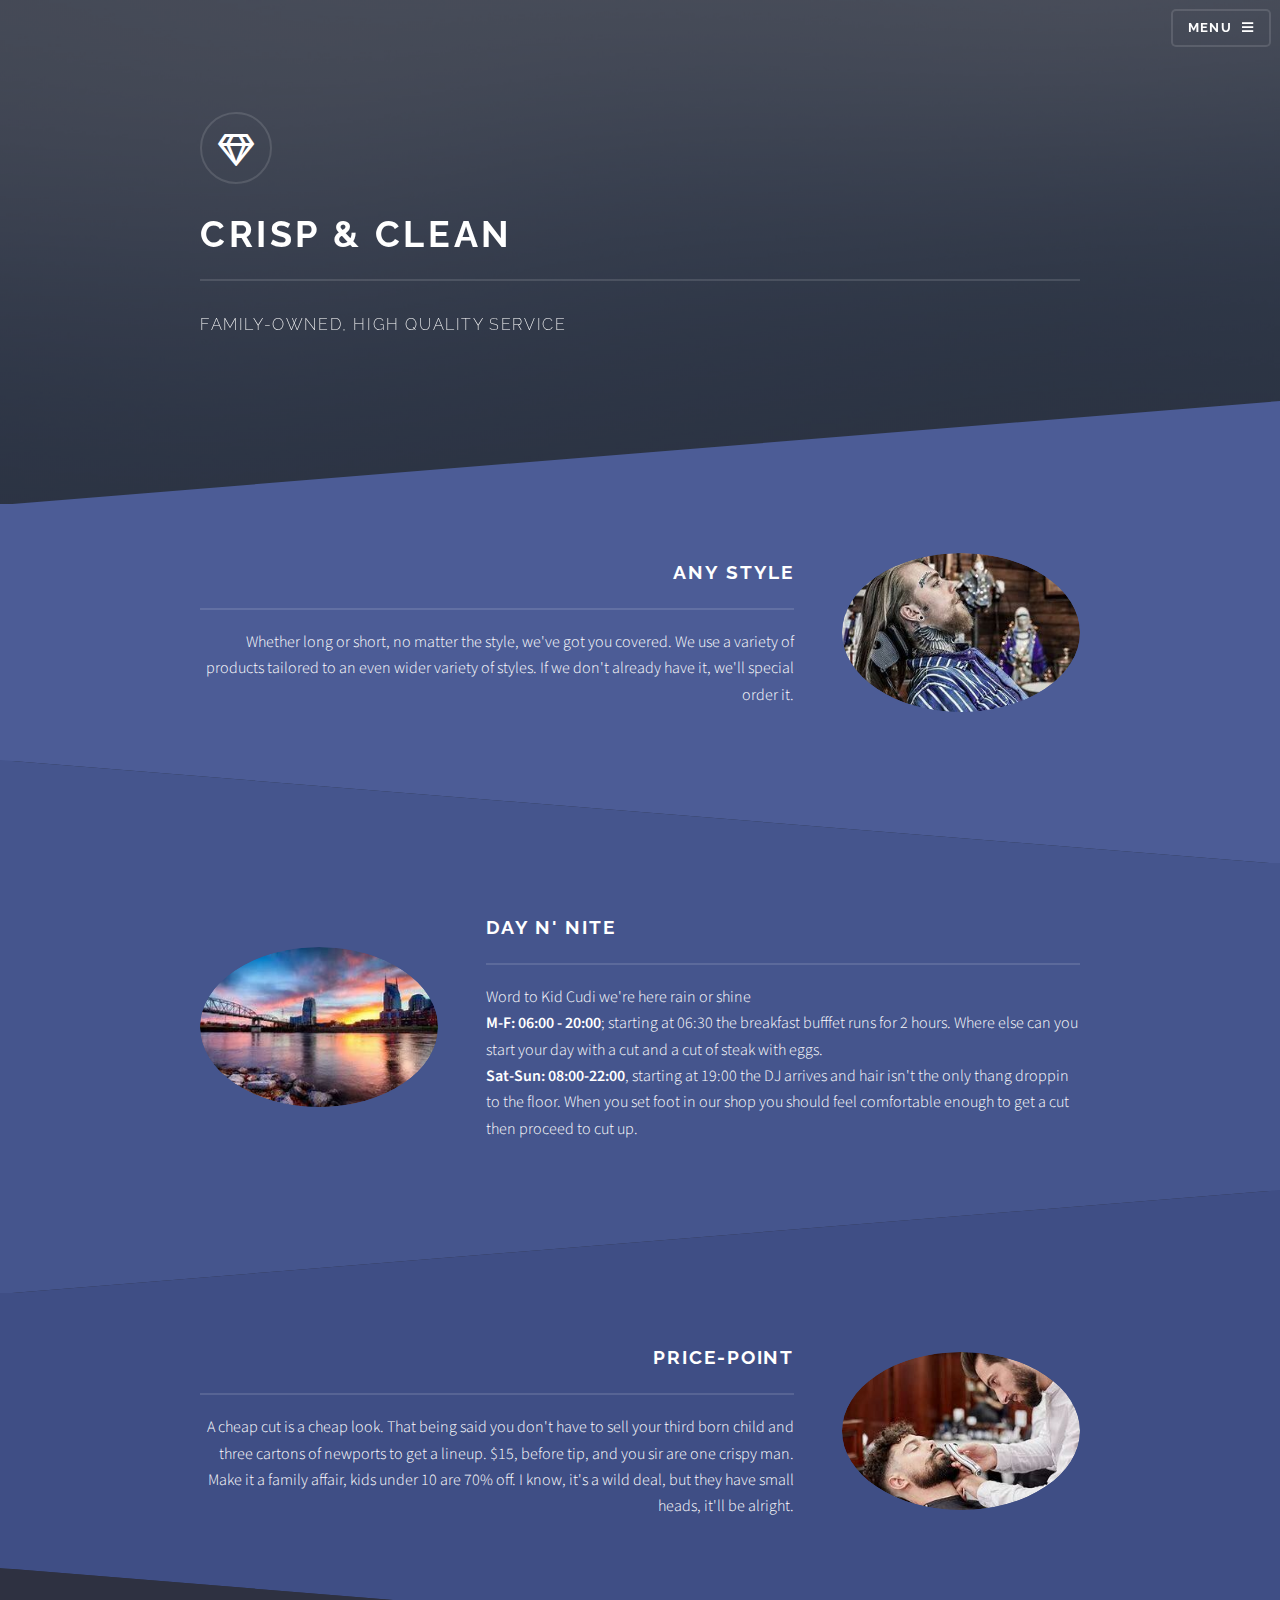
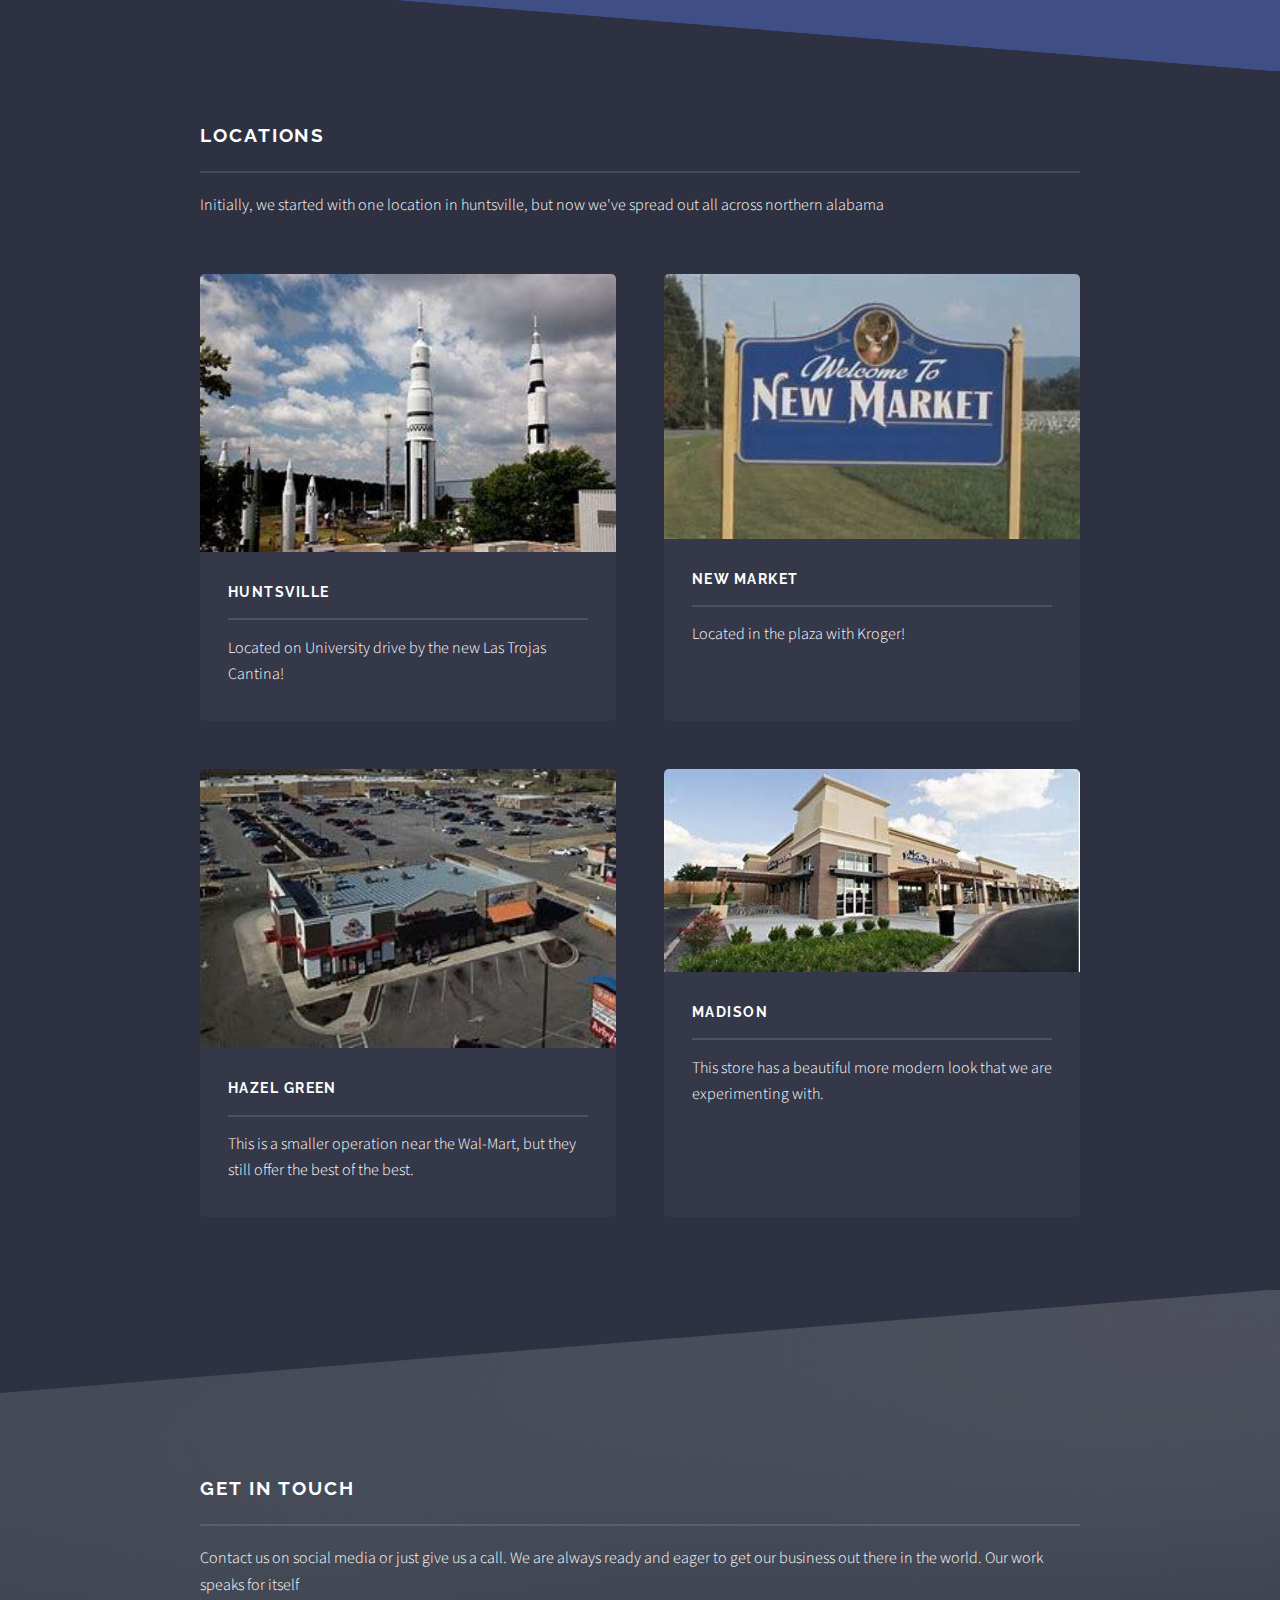
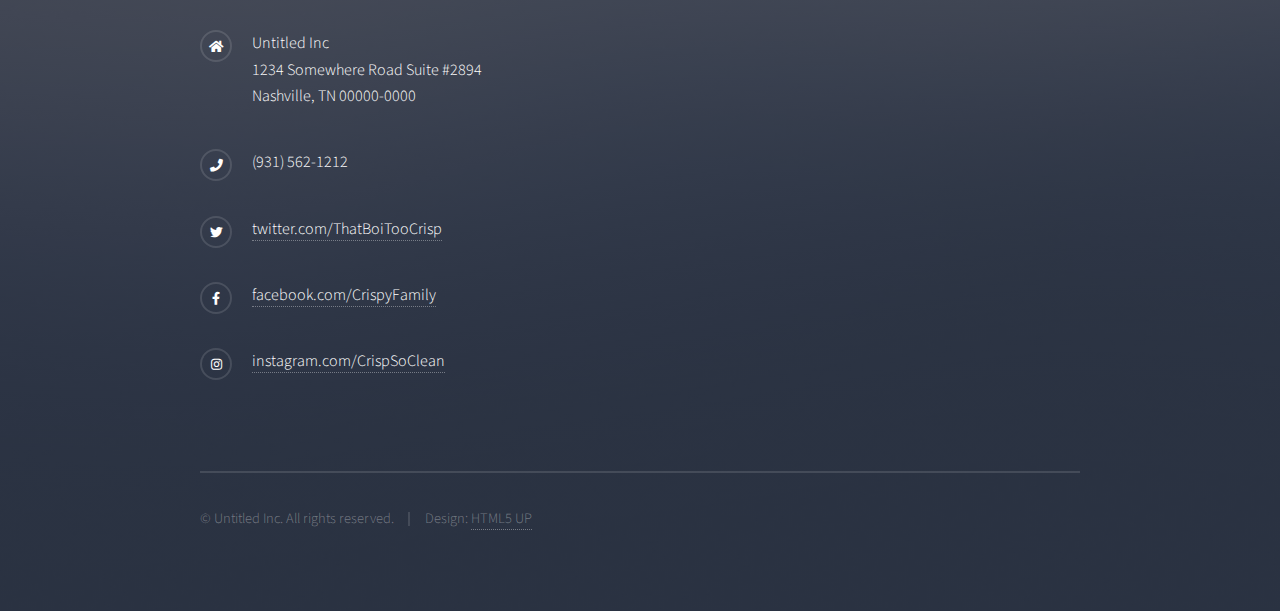
==== assets/barbershop/html5up-solid-state/index.html @ 9cf64c5d "initial commit" ====
<!DOCTYPE HTML>
<!--
	Solid State by HTML5 UP
	html5up.net | @ajlkn
	Free for personal and commercial use under the CCA 3.0 license (html5up.net/license)
-->
<html>
	<head>
		<title>Crisp Cuts</title>
		<meta charset="utf-8" />
		<meta name="viewport" content="width=device-width, initial-scale=1, user-scalable=no" />
		<link rel="stylesheet" href="assets/css/main.css" />
		<noscript><link rel="stylesheet" href="assets/css/noscript.css" /></noscript>
	</head>
	<body class="is-preload">

		<!-- Page Wrapper -->
			<div id="page-wrapper">

				<!-- Header -->
					<header id="header" class="alt">
						<h1><a href="index.html"></a></h1>
						<nav>
							<a href="#menu">Menu</a>
						</nav>
					</header>

				<!-- Menu -->
					<nav id="menu">
						<div class="inner">
							<h2>Menu</h2>
							<ul class="links">
								<li><a href="index.html">Home</a></li>
								<li><a href="generic.html">Styles</a></li>
							</ul>
							<a href="#" class="close">Close</a>
						</div>
					</nav>

				<!-- Banner -->
					<section id="banner">
						<div class="inner">
							<div class="logo"><span class="icon fa-gem"></span></div>
							<h2>Crisp & Clean</h2>
							<p>Family-Owned, high quality service</a></p>
						</div>
					</section>

				<!-- Wrapper -->
					<section id="wrapper">

						<!-- One -->
							<section id="one" class="wrapper spotlight style1">
								<div class="inner">
									<a href="#" class="image"><img src="images/image1.jpg" alt="" /></a>
									<div class="content">
										<h2 class="major">Any Style</h2>
										<p>Whether long or short, no matter the style, we've got you covered. We use a variety of products tailored to an even wider variety of styles. If we don't already have it, we'll special order it.</p>
									</div>
								</div>
							</section>

						<!-- Two -->
							<section id="two" class="wrapper alt spotlight style2">
								<div class="inner">
									<a href="#" class="image"><img src="images/image2.jpg" alt="" /></a>
									<div class="content">
										<h2 class="major">Day n' Nite</h2>
										<p>Word to Kid Cudi we're here rain or shine<br>
											<strong>M-F: 06:00 - 20:00</strong>; starting at 06:30 the breakfast bufffet runs for 2 hours. Where else can you start your day with a cut and a cut of steak with eggs.<br>
											<strong>Sat-Sun: 08:00-22:00</strong>, starting at 19:00 the DJ arrives and hair isn't the only thang droppin to the floor. When you set foot in our shop you should feel comfortable enough to get a cut then proceed to cut up.
										</p>
									</div>
								</div>
							</section>

						<!-- Three -->
							<section id="three" class="wrapper spotlight style3">
								<div class="inner">
									<a href="#" class="image"><img src="images/image3.jpg" alt="" /></a>
									<div class="content">
										<h2 class="major">Price-Point</h2>
										<p>A cheap cut is a cheap look. That being said you don't have to sell your third born child and three cartons of newports to get a lineup. $15, before tip, and you sir are one crispy man. Make it a family affair, kids under 10 are 70% off. I know, it's a wild deal, but they have small heads, it'll be alright.</p>
								</div>
							</section>

						<!-- Four -->
							<section id="four" class="wrapper alt style1">
								<div class="inner">
									<h2 class="major">Locations</h2>
									<p>Initially, we started with one location in huntsville, but now we've spread out all across northern alabama</p>
									<section class="features">
										<article>
											<a href="#" class="image"><img src="images/hunts.jpg" alt="" /></a>
											<h3 class="major">Huntsville</h3>
											<p>Located on University drive by the new Las Trojas Cantina!</p>
										</article>
										<article>
											<a href="#" class="image"><img src="images/newmarket.jpg" alt="" /></a>
											<h3 class="major">New Market</h3>
											<p>Located in the plaza with Kroger!</p>
										</article>
										<article>
											<a href="#" class="image"><img src="images/hazelgreen.jpg" alt="" /></a>
											<h3 class="major">Hazel Green</h3>
											<p>This is a smaller operation near the Wal-Mart, but they still offer the best of the best.</p>
										</article>
										<article>
											<a href="#" class="image"><img src="images/madison.jpg" alt="" /></a>
											<h3 class="major">Madison</h3>
											<p>This store has a beautiful more modern look that we are experimenting with.</p>
										</article>
									</section>
								</div>
							</section>

					</section>

				<!-- Footer -->
					<section id="footer">
						<div class="inner">
							<h2 class="major">Get in touch</h2>
							<p>Contact us on social media or just give us a call. We are always ready and eager to get our business out there in the world. Our work speaks for itself</p>
							<ul class="contact">
								<li class="icon solid fa-home">
									Untitled Inc<br />
									1234 Somewhere Road Suite #2894<br />
									Nashville, TN 00000-0000
								</li>
								<li class="icon solid fa-phone">(931) 562-1212</li>
								<li class="icon brands fa-twitter"><a href="#">twitter.com/ThatBoiTooCrisp</a></li>
								<li class="icon brands fa-facebook-f"><a href="#">facebook.com/CrispyFamily</a></li>
								<li class="icon brands fa-instagram"><a href="#">instagram.com/CrispSoClean</a></li>
							</ul>
							<ul class="copyright">
								<li>&copy; Untitled Inc. All rights reserved.</li><li>Design: <a href="http://html5up.net">HTML5 UP</a></li>
							</ul>
						</div>
					</section>

			</div>

		<!-- Scripts -->
			<script src="assets/js/jquery.min.js"></script>
			<script src="assets/js/jquery.scrollex.min.js"></script>
			<script src="assets/js/browser.min.js"></script>
			<script src="assets/js/breakpoints.min.js"></script>
			<script src="assets/js/util.js"></script>
			<script src="assets/js/main.js"></script>

	</body>
</html>
---- assets/barbershop/html5up-solid-state/assets/css/main.css ----
@import url(fontawesome-all.min.css);
@import url("https://fonts.googleapis.com/css?family=Raleway:200,700|Source+Sans+Pro:300,600,300italic,600italic");

/*
	Solid State by HTML5 UP
	html5up.net | @ajlkn
	Free for personal and commercial use under the CCA 3.0 license (html5up.net/license)
*/

html, body, div, span, applet, object,
iframe, h1, h2, h3, h4, h5, h6, p, blockquote,
pre, a, abbr, acronym, address, big, cite,
code, del, dfn, em, img, ins, kbd, q, s, samp,
small, strike, strong, sub, sup, tt, var, b,
u, i, center, dl, dt, dd, ol, ul, li, fieldset,
form, label, legend, table, caption, tbody,
tfoot, thead, tr, th, td, article, aside,
canvas, details, embed, figure, figcaption,
footer, header, hgroup, menu, nav, output, ruby,
section, summary, time, mark, audio, video {
	margin: 0;
	padding: 0;
	border: 0;
	font-size: 100%;
	font: inherit;
	vertical-align: baseline;}

article, aside, details, figcaption, figure,
footer, header, hgroup, menu, nav, section {
	display: block;}

body {
	line-height: 1;
}

ol, ul {
	list-style: none;
}

blockquote, q {
	quotes: none;
}

	blockquote:before, blockquote:after, q:before, q:after {
		content: '';
		content: none;
	}

table {
	border-collapse: collapse;
	border-spacing: 0;
}

body {
	-webkit-text-size-adjust: none;
}

mark {
	background-color: transparent;
	color: inherit;
}

input::-moz-focus-inner {
	border: 0;
	padding: 0;
}

input, select, textarea {
	-moz-appearance: none;
	-webkit-appearance: none;
	-ms-appearance: none;
	appearance: none;
}

/* Basic */

	@-ms-viewport {
		width: device-width;
	}

	body {
		-ms-overflow-style: scrollbar;
	}

	@media screen and (max-width: 480px) {

		html, body {
			min-width: 320px;
		}

	}

	html {
		box-sizing: border-box;
	}

	*, *:before, *:after {
		box-sizing: inherit;
	}

	body {
		background-color: #2e3141;
		background-image: linear-gradient(to top, rgba(46, 49, 65, 0.8), rgba(46, 49, 65, 0.8)), url("../../images/bg.jpg");
		background-size: auto, cover;
		background-attachment: fixed, fixed;
		background-position: center, center;
	}

		body.is-preload *, body.is-preload *:before, body.is-preload *:after {
			-moz-animation: none !important;
			-webkit-animation: none !important;
			-ms-animation: none !important;
			animation: none !important;
			-moz-transition: none !important;
			-webkit-transition: none !important;
			-ms-transition: none !important;
			transition: none !important;
		}

/* Type */

	body, input, select, textarea {
		color: #ffffff;
		font-family: "Source Sans Pro", Helvetica, sans-serif;
		font-size: 16.5pt;
		font-weight: 300;
		line-height: 1.65;
	}

		@media screen and (max-width: 1680px) {

			body, input, select, textarea {
				font-size: 13pt;
			}

		}

		@media screen and (max-width: 1280px) {

			body, input, select, textarea {
				font-size: 12pt;
			}

		}

		@media screen and (max-width: 980px) {

			body, input, select, textarea {
				font-size: 12pt;
			}

		}

		@media screen and (max-width: 736px) {

			body, input, select, textarea {
				font-size: 12pt;
			}

		}

		@media screen and (max-width: 480px) {

			body, input, select, textarea {
				font-size: 12pt;
			}

		}

	a {
		-moz-transition: color 0.2s ease-in-out, border-bottom-color 0.2s ease-in-out;
		-webkit-transition: color 0.2s ease-in-out, border-bottom-color 0.2s ease-in-out;
		-ms-transition: color 0.2s ease-in-out, border-bottom-color 0.2s ease-in-out;
		transition: color 0.2s ease-in-out, border-bottom-color 0.2s ease-in-out;
		border-bottom: dotted 1px rgba(255, 255, 255, 0.35);
		color: #ffffff;
		text-decoration: none;
	}

		a:hover {
			border-bottom-color: transparent;
			color: #ffffff !important;
		}

		a.special:not(.button) {
			text-decoration: none;
			border-bottom: 0;
			display: block;
			font-family: Raleway, Helvetica, sans-serif;
			font-size: 0.8em;
			font-weight: 700;
			letter-spacing: 0.1em;
			margin: 0 0 2em 0;
			text-transform: uppercase;
		}

			a.special:not(.button):before {
				-moz-osx-font-smoothing: grayscale;
				-webkit-font-smoothing: antialiased;
				display: inline-block;
				font-style: normal;
				font-variant: normal;
				text-rendering: auto;
				line-height: 1;
				text-transform: none !important;
				font-family: 'Font Awesome 5 Free';
				font-weight: 900;
			}

			a.special:not(.button):before {
				-moz-transition: background-color 0.2s ease-in-out;
				-webkit-transition: background-color 0.2s ease-in-out;
				-ms-transition: background-color 0.2s ease-in-out;
				transition: background-color 0.2s ease-in-out;
				border-radius: 100%;
				border: solid 2px rgba(255, 255, 255, 0.125);
				content: '\f105';
				display: inline-block;
				font-size: 1.25em;
				height: 2em;
				line-height: 1.75em;
				margin-right: 0.85em;
				text-align: center;
				text-indent: 0.15em;
				vertical-align: middle;
				width: 2em;
			}

			a.special:not(.button):hover:before {
				background-color: rgba(255, 255, 255, 0.025);
			}

			a.special:not(.button):active:before {
				background-color: rgba(255, 255, 255, 0.075);
			}

	strong, b {
		color: #ffffff;
		font-weight: 600;
	}

	em, i {
		font-style: italic;
	}

	p {
		margin: 0 0 2em 0;
	}

	h1, h2, h3, h4, h5, h6 {
		color: #ffffff;
		font-family: Raleway, Helvetica, sans-serif;
		font-weight: 700;
		letter-spacing: 0.1em;
		margin: 0 0 1em 0;
		text-transform: uppercase;
	}

		h1 a, h2 a, h3 a, h4 a, h5 a, h6 a {
			color: inherit;
			text-decoration: none;
			border-bottom: 0;
		}

		h1 span, h2 span, h3 span, h4 span, h5 span, h6 span {
			font-weight: 200;
		}

		h1.major, h2.major, h3.major, h4.major, h5.major, h6.major {
			padding-bottom: 1em;
			border-bottom: solid 2px rgba(255, 255, 255, 0.125);
		}

	h2 {
		font-size: 1.2em;
	}

	h3 {
		font-size: 0.9em;
	}

	h4 {
		font-size: 0.7em;
	}

	h5 {
		font-size: 0.7em;
	}

	h6 {
		font-size: 0.7em;
	}

	@media screen and (max-width: 736px) {

		h2 {
			font-size: 1em;
		}

		h3 {
			font-size: 0.8em;
		}

	}

	sub {
		font-size: 0.8em;
		position: relative;
		top: 0.5em;
	}

	sup {
		font-size: 0.8em;
		position: relative;
		top: -0.5em;
	}

	blockquote {
		border-left: solid 4px rgba(255, 255, 255, 0.125);
		font-style: italic;
		margin: 0 0 2em 0;
		padding: 0.5em 0 0.5em 2em;
	}

	code {
		background: rgba(255, 255, 255, 0.025);
		border-radius: 5px;
		border: solid 2px rgba(255, 255, 255, 0.125);
		font-family: "Courier New", monospace;
		font-size: 0.9em;
		margin: 0 0.25em;
		padding: 0.25em 0.65em;
	}

	pre {
		-webkit-overflow-scrolling: touch;
		font-family: "Courier New", monospace;
		font-size: 0.9em;
		margin: 0 0 2em 0;
	}

		pre code {
			display: block;
			line-height: 1.75em;
			padding: 1em 1.5em;
			overflow-x: auto;
		}

	hr {
		border: 0;
		border-bottom: solid 2px rgba(255, 255, 255, 0.125);
		margin: 2.5em 0;
	}

		hr.major {
			margin: 4em 0;
		}

	.align-left {
		text-align: left;
	}

	.align-center {
		text-align: center;
	}

	.align-right {
		text-align: right;
	}

/* Row */

	.row {
		display: flex;
		flex-wrap: wrap;
		box-sizing: border-box;
		align-items: stretch;
	}

		.row > * {
			box-sizing: border-box;
		}

		.row.gtr-uniform > * > :last-child {
			margin-bottom: 0;
		}

		.row.aln-left {
			justify-content: flex-start;
		}

		.row.aln-center {
			justify-content: center;
		}

		.row.aln-right {
			justify-content: flex-end;
		}

		.row.aln-top {
			align-items: flex-start;
		}

		.row.aln-middle {
			align-items: center;
		}

		.row.aln-bottom {
			align-items: flex-end;
		}

		.row > .imp {
			order: -1;
		}

		.row > .col-1 {
			width: 8.33333%;
		}

		.row > .off-1 {
			margin-left: 8.33333%;
		}

		.row > .col-2 {
			width: 16.66667%;
		}

		.row > .off-2 {
			margin-left: 16.66667%;
		}

		.row > .col-3 {
			width: 25%;
		}

		.row > .off-3 {
			margin-left: 25%;
		}

		.row > .col-4 {
			width: 33.33333%;
		}

		.row > .off-4 {
			margin-left: 33.33333%;
		}

		.row > .col-5 {
			width: 41.66667%;
		}

		.row > .off-5 {
			margin-left: 41.66667%;
		}

		.row > .col-6 {
			width: 50%;
		}

		.row > .off-6 {
			margin-left: 50%;
		}

		.row > .col-7 {
			width: 58.33333%;
		}

		.row > .off-7 {
			margin-left: 58.33333%;
		}

		.row > .col-8 {
			width: 66.66667%;
		}

		.row > .off-8 {
			margin-left: 66.66667%;
		}

		.row > .col-9 {
			width: 75%;
		}

		.row > .off-9 {
			margin-left: 75%;
		}

		.row > .col-10 {
			width: 83.33333%;
		}

		.row > .off-10 {
			margin-left: 83.33333%;
		}

		.row > .col-11 {
			width: 91.66667%;
		}

		.row > .off-11 {
			margin-left: 91.66667%;
		}

		.row > .col-12 {
			width: 100%;
		}

		.row > .off-12 {
			margin-left: 100%;
		}

		.row.gtr-0 {
			margin-top: 0;
			margin-left: 0em;
		}

			.row.gtr-0 > * {
				padding: 0 0 0 0em;
			}

			.row.gtr-0.gtr-uniform {
				margin-top: 0em;
			}

				.row.gtr-0.gtr-uniform > * {
					padding-top: 0em;
				}

		.row.gtr-25 {
			margin-top: 0;
			margin-left: -0.4375em;
		}

			.row.gtr-25 > * {
				padding: 0 0 0 0.4375em;
			}

			.row.gtr-25.gtr-uniform {
				margin-top: -0.4375em;
			}

				.row.gtr-25.gtr-uniform > * {
					padding-top: 0.4375em;
				}

		.row.gtr-50 {
			margin-top: 0;
			margin-left: -0.875em;
		}

			.row.gtr-50 > * {
				padding: 0 0 0 0.875em;
			}

			.row.gtr-50.gtr-uniform {
				margin-top: -0.875em;
			}

				.row.gtr-50.gtr-uniform > * {
					padding-top: 0.875em;
				}

		.row {
			margin-top: 0;
			margin-left: -1.75em;
		}

			.row > * {
				padding: 0 0 0 1.75em;
			}

			.row.gtr-uniform {
				margin-top: -1.75em;
			}

				.row.gtr-uniform > * {
					padding-top: 1.75em;
				}

		.row.gtr-150 {
			margin-top: 0;
			margin-left: -2.625em;
		}

			.row.gtr-150 > * {
				padding: 0 0 0 2.625em;
			}

			.row.gtr-150.gtr-uniform {
				margin-top: -2.625em;
			}

				.row.gtr-150.gtr-uniform > * {
					padding-top: 2.625em;
				}

		.row.gtr-200 {
			margin-top: 0;
			margin-left: -3.5em;
		}

			.row.gtr-200 > * {
				padding: 0 0 0 3.5em;
			}

			.row.gtr-200.gtr-uniform {
				margin-top: -3.5em;
			}

				.row.gtr-200.gtr-uniform > * {
					padding-top: 3.5em;
				}

		@media screen and (max-width: 1680px) {

			.row {
				display: flex;
				flex-wrap: wrap;
				box-sizing: border-box;
				align-items: stretch;
			}

				.row > * {
					box-sizing: border-box;
				}

				.row.gtr-uniform > * > :last-child {
					margin-bottom: 0;
				}

				.row.aln-left {
					justify-content: flex-start;
				}

				.row.aln-center {
					justify-content: center;
				}

				.row.aln-right {
					justify-content: flex-end;
				}

				.row.aln-top {
					align-items: flex-start;
				}

				.row.aln-middle {
					align-items: center;
				}

				.row.aln-bottom {
					align-items: flex-end;
				}

				.row > .imp-xlarge {
					order: -1;
				}

				.row > .col-1-xlarge {
					width: 8.33333%;
				}

				.row > .off-1-xlarge {
					margin-left: 8.33333%;
				}

				.row > .col-2-xlarge {
					width: 16.66667%;
				}

				.row > .off-2-xlarge {
					margin-left: 16.66667%;
				}

				.row > .col-3-xlarge {
					width: 25%;
				}

				.row > .off-3-xlarge {
					margin-left: 25%;
				}

				.row > .col-4-xlarge {
					width: 33.33333%;
				}

				.row > .off-4-xlarge {
					margin-left: 33.33333%;
				}

				.row > .col-5-xlarge {
					width: 41.66667%;
				}

				.row > .off-5-xlarge {
					margin-left: 41.66667%;
				}

				.row > .col-6-xlarge {
					width: 50%;
				}

				.row > .off-6-xlarge {
					margin-left: 50%;
				}

				.row > .col-7-xlarge {
					width: 58.33333%;
				}

				.row > .off-7-xlarge {
					margin-left: 58.33333%;
				}

				.row > .col-8-xlarge {
					width: 66.66667%;
				}

				.row > .off-8-xlarge {
					margin-left: 66.66667%;
				}

				.row > .col-9-xlarge {
					width: 75%;
				}

				.row > .off-9-xlarge {
					margin-left: 75%;
				}

				.row > .col-10-xlarge {
					width: 83.33333%;
				}

				.row > .off-10-xlarge {
					margin-left: 83.33333%;
				}

				.row > .col-11-xlarge {
					width: 91.66667%;
				}

				.row > .off-11-xlarge {
					margin-left: 91.66667%;
				}

				.row > .col-12-xlarge {
					width: 100%;
				}

				.row > .off-12-xlarge {
					margin-left: 100%;
				}

				.row.gtr-0 {
					margin-top: 0;
					margin-left: 0em;
				}

					.row.gtr-0 > * {
						padding: 0 0 0 0em;
					}

					.row.gtr-0.gtr-uniform {
						margin-top: 0em;
					}

						.row.gtr-0.gtr-uniform > * {
							padding-top: 0em;
						}

				.row.gtr-25 {
					margin-top: 0;
					margin-left: -0.4375em;
				}

					.row.gtr-25 > * {
						padding: 0 0 0 0.4375em;
					}

					.row.gtr-25.gtr-uniform {
						margin-top: -0.4375em;
					}

						.row.gtr-25.gtr-uniform > * {
							padding-top: 0.4375em;
						}

				.row.gtr-50 {
					margin-top: 0;
					margin-left: -0.875em;
				}

					.row.gtr-50 > * {
						padding: 0 0 0 0.875em;
					}

					.row.gtr-50.gtr-uniform {
						margin-top: -0.875em;
					}

						.row.gtr-50.gtr-uniform > * {
							padding-top: 0.875em;
						}

				.row {
					margin-top: 0;
					margin-left: -1.75em;
				}

					.row > * {
						padding: 0 0 0 1.75em;
					}

					.row.gtr-uniform {
						margin-top: -1.75em;
					}

						.row.gtr-uniform > * {
							padding-top: 1.75em;
						}

				.row.gtr-150 {
					margin-top: 0;
					margin-left: -2.625em;
				}

					.row.gtr-150 > * {
						padding: 0 0 0 2.625em;
					}

					.row.gtr-150.gtr-uniform {
						margin-top: -2.625em;
					}

						.row.gtr-150.gtr-uniform > * {
							padding-top: 2.625em;
						}

				.row.gtr-200 {
					margin-top: 0;
					margin-left: -3.5em;
				}

					.row.gtr-200 > * {
						padding: 0 0 0 3.5em;
					}

					.row.gtr-200.gtr-uniform {
						margin-top: -3.5em;
					}

						.row.gtr-200.gtr-uniform > * {
							padding-top: 3.5em;
						}

		}

		@media screen and (max-width: 1280px) {

			.row {
				display: flex;
				flex-wrap: wrap;
				box-sizing: border-box;
				align-items: stretch;
			}

				.row > * {
					box-sizing: border-box;
				}

				.row.gtr-uniform > * > :last-child {
					margin-bottom: 0;
				}

				.row.aln-left {
					justify-content: flex-start;
				}

				.row.aln-center {
					justify-content: center;
				}

				.row.aln-right {
					justify-content: flex-end;
				}

				.row.aln-top {
					align-items: flex-start;
				}

				.row.aln-middle {
					align-items: center;
				}

				.row.aln-bottom {
					align-items: flex-end;
				}

				.row > .imp-large {
					order: -1;
				}

				.row > .col-1-large {
					width: 8.33333%;
				}

				.row > .off-1-large {
					margin-left: 8.33333%;
				}

				.row > .col-2-large {
					width: 16.66667%;
				}

				.row > .off-2-large {
					margin-left: 16.66667%;
				}

				.row > .col-3-large {
					width: 25%;
				}

				.row > .off-3-large {
					margin-left: 25%;
				}

				.row > .col-4-large {
					width: 33.33333%;
				}

				.row > .off-4-large {
					margin-left: 33.33333%;
				}

				.row > .col-5-large {
					width: 41.66667%;
				}

				.row > .off-5-large {
					margin-left: 41.66667%;
				}

				.row > .col-6-large {
					width: 50%;
				}

				.row > .off-6-large {
					margin-left: 50%;
				}

				.row > .col-7-large {
					width: 58.33333%;
				}

				.row > .off-7-large {
					margin-left: 58.33333%;
				}

				.row > .col-8-large {
					width: 66.66667%;
				}

				.row > .off-8-large {
					margin-left: 66.66667%;
				}

				.row > .col-9-large {
					width: 75%;
				}

				.row > .off-9-large {
					margin-left: 75%;
				}

				.row > .col-10-large {
					width: 83.33333%;
				}

				.row > .off-10-large {
					margin-left: 83.33333%;
				}

				.row > .col-11-large {
					width: 91.66667%;
				}

				.row > .off-11-large {
					margin-left: 91.66667%;
				}

				.row > .col-12-large {
					width: 100%;
				}

				.row > .off-12-large {
					margin-left: 100%;
				}

				.row.gtr-0 {
					margin-top: 0;
					margin-left: 0em;
				}

					.row.gtr-0 > * {
						padding: 0 0 0 0em;
					}

					.row.gtr-0.gtr-uniform {
						margin-top: 0em;
					}

						.row.gtr-0.gtr-uniform > * {
							padding-top: 0em;
						}

				.row.gtr-25 {
					margin-top: 0;
					margin-left: -0.4375em;
				}

					.row.gtr-25 > * {
						padding: 0 0 0 0.4375em;
					}

					.row.gtr-25.gtr-uniform {
						margin-top: -0.4375em;
					}

						.row.gtr-25.gtr-uniform > * {
							padding-top: 0.4375em;
						}

				.row.gtr-50 {
					margin-top: 0;
					margin-left: -0.875em;
				}

					.row.gtr-50 > * {
						padding: 0 0 0 0.875em;
					}

					.row.gtr-50.gtr-uniform {
						margin-top: -0.875em;
					}

						.row.gtr-50.gtr-uniform > * {
							padding-top: 0.875em;
						}

				.row {
					margin-top: 0;
					margin-left: -1.75em;
				}

					.row > * {
						padding: 0 0 0 1.75em;
					}

					.row.gtr-uniform {
						margin-top: -1.75em;
					}

						.row.gtr-uniform > * {
							padding-top: 1.75em;
						}

				.row.gtr-150 {
					margin-top: 0;
					margin-left: -2.625em;
				}

					.row.gtr-150 > * {
						padding: 0 0 0 2.625em;
					}

					.row.gtr-150.gtr-uniform {
						margin-top: -2.625em;
					}

						.row.gtr-150.gtr-uniform > * {
							padding-top: 2.625em;
						}

				.row.gtr-200 {
					margin-top: 0;
					margin-left: -3.5em;
				}

					.row.gtr-200 > * {
						padding: 0 0 0 3.5em;
					}

					.row.gtr-200.gtr-uniform {
						margin-top: -3.5em;
					}

						.row.gtr-200.gtr-uniform > * {
							padding-top: 3.5em;
						}

		}

		@media screen and (max-width: 980px) {

			.row {
				display: flex;
				flex-wrap: wrap;
				box-sizing: border-box;
				align-items: stretch;
			}

				.row > * {
					box-sizing: border-box;
				}

				.row.gtr-uniform > * > :last-child {
					margin-bottom: 0;
				}

				.row.aln-left {
					justify-content: flex-start;
				}

				.row.aln-center {
					justify-content: center;
				}

				.row.aln-right {
					justify-content: flex-end;
				}

				.row.aln-top {
					align-items: flex-start;
				}

				.row.aln-middle {
					align-items: center;
				}

				.row.aln-bottom {
					align-items: flex-end;
				}

				.row > .imp-medium {
					order: -1;
				}

				.row > .col-1-medium {
					width: 8.33333%;
				}

				.row > .off-1-medium {
					margin-left: 8.33333%;
				}

				.row > .col-2-medium {
					width: 16.66667%;
				}

				.row > .off-2-medium {
					margin-left: 16.66667%;
				}

				.row > .col-3-medium {
					width: 25%;
				}

				.row > .off-3-medium {
					margin-left: 25%;
				}

				.row > .col-4-medium {
					width: 33.33333%;
				}

				.row > .off-4-medium {
					margin-left: 33.33333%;
				}

				.row > .col-5-medium {
					width: 41.66667%;
				}

				.row > .off-5-medium {
					margin-left: 41.66667%;
				}

				.row > .col-6-medium {
					width: 50%;
				}

				.row > .off-6-medium {
					margin-left: 50%;
				}

				.row > .col-7-medium {
					width: 58.33333%;
				}

				.row > .off-7-medium {
					margin-left: 58.33333%;
				}

				.row > .col-8-medium {
					width: 66.66667%;
				}

				.row > .off-8-medium {
					margin-left: 66.66667%;
				}

				.row > .col-9-medium {
					width: 75%;
				}

				.row > .off-9-medium {
					margin-left: 75%;
				}

				.row > .col-10-medium {
					width: 83.33333%;
				}

				.row > .off-10-medium {
					margin-left: 83.33333%;
				}

				.row > .col-11-medium {
					width: 91.66667%;
				}

				.row > .off-11-medium {
					margin-left: 91.66667%;
				}

				.row > .col-12-medium {
					width: 100%;
				}

				.row > .off-12-medium {
					margin-left: 100%;
				}

				.row.gtr-0 {
					margin-top: 0;
					margin-left: 0em;
				}

					.row.gtr-0 > * {
						padding: 0 0 0 0em;
					}

					.row.gtr-0.gtr-uniform {
						margin-top: 0em;
					}

						.row.gtr-0.gtr-uniform > * {
							padding-top: 0em;
						}

				.row.gtr-25 {
					margin-top: 0;
					margin-left: -0.4375em;
				}

					.row.gtr-25 > * {
						padding: 0 0 0 0.4375em;
					}

					.row.gtr-25.gtr-uniform {
						margin-top: -0.4375em;
					}

						.row.gtr-25.gtr-uniform > * {
							padding-top: 0.4375em;
						}

				.row.gtr-50 {
					margin-top: 0;
					margin-left: -0.875em;
				}

					.row.gtr-50 > * {
						padding: 0 0 0 0.875em;
					}

					.row.gtr-50.gtr-uniform {
						margin-top: -0.875em;
					}

						.row.gtr-50.gtr-uniform > * {
							padding-top: 0.875em;
						}

				.row {
					margin-top: 0;
					margin-left: -1.75em;
				}

					.row > * {
						padding: 0 0 0 1.75em;
					}

					.row.gtr-uniform {
						margin-top: -1.75em;
					}

						.row.gtr-uniform > * {
							padding-top: 1.75em;
						}

				.row.gtr-150 {
					margin-top: 0;
					margin-left: -2.625em;
				}

					.row.gtr-150 > * {
						padding: 0 0 0 2.625em;
					}

					.row.gtr-150.gtr-uniform {
						margin-top: -2.625em;
					}

						.row.gtr-150.gtr-uniform > * {
							padding-top: 2.625em;
						}

				.row.gtr-200 {
					margin-top: 0;
					margin-left: -3.5em;
				}

					.row.gtr-200 > * {
						padding: 0 0 0 3.5em;
					}

					.row.gtr-200.gtr-uniform {
						margin-top: -3.5em;
					}

						.row.gtr-200.gtr-uniform > * {
							padding-top: 3.5em;
						}

		}

		@media screen and (max-width: 736px) {

			.row {
				display: flex;
				flex-wrap: wrap;
				box-sizing: border-box;
				align-items: stretch;
			}

				.row > * {
					box-sizing: border-box;
				}

				.row.gtr-uniform > * > :last-child {
					margin-bottom: 0;
				}

				.row.aln-left {
					justify-content: flex-start;
				}

				.row.aln-center {
					justify-content: center;
				}

				.row.aln-right {
					justify-content: flex-end;
				}

				.row.aln-top {
					align-items: flex-start;
				}

				.row.aln-middle {
					align-items: center;
				}

				.row.aln-bottom {
					align-items: flex-end;
				}

				.row > .imp-small {
					order: -1;
				}

				.row > .col-1-small {
					width: 8.33333%;
				}

				.row > .off-1-small {
					margin-left: 8.33333%;
				}

				.row > .col-2-small {
					width: 16.66667%;
				}

				.row > .off-2-small {
					margin-left: 16.66667%;
				}

				.row > .col-3-small {
					width: 25%;
				}

				.row > .off-3-small {
					margin-left: 25%;
				}

				.row > .col-4-small {
					width: 33.33333%;
				}

				.row > .off-4-small {
					margin-left: 33.33333%;
				}

				.row > .col-5-small {
					width: 41.66667%;
				}

				.row > .off-5-small {
					margin-left: 41.66667%;
				}

				.row > .col-6-small {
					width: 50%;
				}

				.row > .off-6-small {
					margin-left: 50%;
				}

				.row > .col-7-small {
					width: 58.33333%;
				}

				.row > .off-7-small {
					margin-left: 58.33333%;
				}

				.row > .col-8-small {
					width: 66.66667%;
				}

				.row > .off-8-small {
					margin-left: 66.66667%;
				}

				.row > .col-9-small {
					width: 75%;
				}

				.row > .off-9-small {
					margin-left: 75%;
				}

				.row > .col-10-small {
					width: 83.33333%;
				}

				.row > .off-10-small {
					margin-left: 83.33333%;
				}

				.row > .col-11-small {
					width: 91.66667%;
				}

				.row > .off-11-small {
					margin-left: 91.66667%;
				}

				.row > .col-12-small {
					width: 100%;
				}

				.row > .off-12-small {
					margin-left: 100%;
				}

				.row.gtr-0 {
					margin-top: 0;
					margin-left: 0em;
				}

					.row.gtr-0 > * {
						padding: 0 0 0 0em;
					}

					.row.gtr-0.gtr-uniform {
						margin-top: 0em;
					}

						.row.gtr-0.gtr-uniform > * {
							padding-top: 0em;
						}

				.row.gtr-25 {
					margin-top: 0;
					margin-left: -0.3125em;
				}

					.row.gtr-25 > * {
						padding: 0 0 0 0.3125em;
					}

					.row.gtr-25.gtr-uniform {
						margin-top: -0.3125em;
					}

						.row.gtr-25.gtr-uniform > * {
							padding-top: 0.3125em;
						}

				.row.gtr-50 {
					margin-top: 0;
					margin-left: -0.625em;
				}

					.row.gtr-50 > * {
						padding: 0 0 0 0.625em;
					}

					.row.gtr-50.gtr-uniform {
						margin-top: -0.625em;
					}

						.row.gtr-50.gtr-uniform > * {
							padding-top: 0.625em;
						}

				.row {
					margin-top: 0;
					margin-left: -1.25em;
				}

					.row > * {
						padding: 0 0 0 1.25em;
					}

					.row.gtr-uniform {
						margin-top: -1.25em;
					}

						.row.gtr-uniform > * {
							padding-top: 1.25em;
						}

				.row.gtr-150 {
					margin-top: 0;
					margin-left: -1.875em;
				}

					.row.gtr-150 > * {
						padding: 0 0 0 1.875em;
					}

					.row.gtr-150.gtr-uniform {
						margin-top: -1.875em;
					}

						.row.gtr-150.gtr-uniform > * {
							padding-top: 1.875em;
						}

				.row.gtr-200 {
					margin-top: 0;
					margin-left: -2.5em;
				}

					.row.gtr-200 > * {
						padding: 0 0 0 2.5em;
					}

					.row.gtr-200.gtr-uniform {
						margin-top: -2.5em;
					}

						.row.gtr-200.gtr-uniform > * {
							padding-top: 2.5em;
						}

		}

		@media screen and (max-width: 480px) {

			.row {
				display: flex;
				flex-wrap: wrap;
				box-sizing: border-box;
				align-items: stretch;
			}

				.row > * {
					box-sizing: border-box;
				}

				.row.gtr-uniform > * > :last-child {
					margin-bottom: 0;
				}

				.row.aln-left {
					justify-content: flex-start;
				}

				.row.aln-center {
					justify-content: center;
				}

				.row.aln-right {
					justify-content: flex-end;
				}

				.row.aln-top {
					align-items: flex-start;
				}

				.row.aln-middle {
					align-items: center;
				}

				.row.aln-bottom {
					align-items: flex-end;
				}

				.row > .imp-xsmall {
					order: -1;
				}

				.row > .col-1-xsmall {
					width: 8.33333%;
				}

				.row > .off-1-xsmall {
					margin-left: 8.33333%;
				}

				.row > .col-2-xsmall {
					width: 16.66667%;
				}

				.row > .off-2-xsmall {
					margin-left: 16.66667%;
				}

				.row > .col-3-xsmall {
					width: 25%;
				}

				.row > .off-3-xsmall {
					margin-left: 25%;
				}

				.row > .col-4-xsmall {
					width: 33.33333%;
				}

				.row > .off-4-xsmall {
					margin-left: 33.33333%;
				}

				.row > .col-5-xsmall {
					width: 41.66667%;
				}

				.row > .off-5-xsmall {
					margin-left: 41.66667%;
				}

				.row > .col-6-xsmall {
					width: 50%;
				}

				.row > .off-6-xsmall {
					margin-left: 50%;
				}

				.row > .col-7-xsmall {
					width: 58.33333%;
				}

				.row > .off-7-xsmall {
					margin-left: 58.33333%;
				}

				.row > .col-8-xsmall {
					width: 66.66667%;
				}

				.row > .off-8-xsmall {
					margin-left: 66.66667%;
				}

				.row > .col-9-xsmall {
					width: 75%;
				}

				.row > .off-9-xsmall {
					margin-left: 75%;
				}

				.row > .col-10-xsmall {
					width: 83.33333%;
				}

				.row > .off-10-xsmall {
					margin-left: 83.33333%;
				}

				.row > .col-11-xsmall {
					width: 91.66667%;
				}

				.row > .off-11-xsmall {
					margin-left: 91.66667%;
				}

				.row > .col-12-xsmall {
					width: 100%;
				}

				.row > .off-12-xsmall {
					margin-left: 100%;
				}

				.row.gtr-0 {
					margin-top: 0;
					margin-left: 0em;
				}

					.row.gtr-0 > * {
						padding: 0 0 0 0em;
					}

					.row.gtr-0.gtr-uniform {
						margin-top: 0em;
					}

						.row.gtr-0.gtr-uniform > * {
							padding-top: 0em;
						}

				.row.gtr-25 {
					margin-top: 0;
					margin-left: -0.3125em;
				}

					.row.gtr-25 > * {
						padding: 0 0 0 0.3125em;
					}

					.row.gtr-25.gtr-uniform {
						margin-top: -0.3125em;
					}

						.row.gtr-25.gtr-uniform > * {
							padding-top: 0.3125em;
						}

				.row.gtr-50 {
					margin-top: 0;
					margin-left: -0.625em;
				}

					.row.gtr-50 > * {
						padding: 0 0 0 0.625em;
					}

					.row.gtr-50.gtr-uniform {
						margin-top: -0.625em;
					}

						.row.gtr-50.gtr-uniform > * {
							padding-top: 0.625em;
						}

				.row {
					margin-top: 0;
					margin-left: -1.25em;
				}

					.row > * {
						padding: 0 0 0 1.25em;
					}

					.row.gtr-uniform {
						margin-top: -1.25em;
					}

						.row.gtr-uniform > * {
							padding-top: 1.25em;
						}

				.row.gtr-150 {
					margin-top: 0;
					margin-left: -1.875em;
				}

					.row.gtr-150 > * {
						padding: 0 0 0 1.875em;
					}

					.row.gtr-150.gtr-uniform {
						margin-top: -1.875em;
					}

						.row.gtr-150.gtr-uniform > * {
							padding-top: 1.875em;
						}

				.row.gtr-200 {
					margin-top: 0;
					margin-left: -2.5em;
				}

					.row.gtr-200 > * {
						padding: 0 0 0 2.5em;
					}

					.row.gtr-200.gtr-uniform {
						margin-top: -2.5em;
					}

						.row.gtr-200.gtr-uniform > * {
							padding-top: 2.5em;
						}

		}

		@media screen and (max-width: 360px) {

			.row {
				display: flex;
				flex-wrap: wrap;
				box-sizing: border-box;
				align-items: stretch;
			}

				.row > * {
					box-sizing: border-box;
				}

				.row.gtr-uniform > * > :last-child {
					margin-bottom: 0;
				}

				.row.aln-left {
					justify-content: flex-start;
				}

				.row.aln-center {
					justify-content: center;
				}

				.row.aln-right {
					justify-content: flex-end;
				}

				.row.aln-top {
					align-items: flex-start;
				}

				.row.aln-middle {
					align-items: center;
				}

				.row.aln-bottom {
					align-items: flex-end;
				}

				.row > .imp-xxsmall {
					order: -1;
				}

				.row > .col-1-xxsmall {
					width: 8.33333%;
				}

				.row > .off-1-xxsmall {
					margin-left: 8.33333%;
				}

				.row > .col-2-xxsmall {
					width: 16.66667%;
				}

				.row > .off-2-xxsmall {
					margin-left: 16.66667%;
				}

				.row > .col-3-xxsmall {
					width: 25%;
				}

				.row > .off-3-xxsmall {
					margin-left: 25%;
				}

				.row > .col-4-xxsmall {
					width: 33.33333%;
				}

				.row > .off-4-xxsmall {
					margin-left: 33.33333%;
				}

				.row > .col-5-xxsmall {
					width: 41.66667%;
				}

				.row > .off-5-xxsmall {
					margin-left: 41.66667%;
				}

				.row > .col-6-xxsmall {
					width: 50%;
				}

				.row > .off-6-xxsmall {
					margin-left: 50%;
				}

				.row > .col-7-xxsmall {
					width: 58.33333%;
				}

				.row > .off-7-xxsmall {
					margin-left: 58.33333%;
				}

				.row > .col-8-xxsmall {
					width: 66.66667%;
				}

				.row > .off-8-xxsmall {
					margin-left: 66.66667%;
				}

				.row > .col-9-xxsmall {
					width: 75%;
				}

				.row > .off-9-xxsmall {
					margin-left: 75%;
				}

				.row > .col-10-xxsmall {
					width: 83.33333%;
				}

				.row > .off-10-xxsmall {
					margin-left: 83.33333%;
				}

				.row > .col-11-xxsmall {
					width: 91.66667%;
				}

				.row > .off-11-xxsmall {
					margin-left: 91.66667%;
				}

				.row > .col-12-xxsmall {
					width: 100%;
				}

				.row > .off-12-xxsmall {
					margin-left: 100%;
				}

				.row.gtr-0 {
					margin-top: 0;
					margin-left: 0em;
				}

					.row.gtr-0 > * {
						padding: 0 0 0 0em;
					}

					.row.gtr-0.gtr-uniform {
						margin-top: 0em;
					}

						.row.gtr-0.gtr-uniform > * {
							padding-top: 0em;
						}

				.row.gtr-25 {
					margin-top: 0;
					margin-left: -0.3125em;
				}

					.row.gtr-25 > * {
						padding: 0 0 0 0.3125em;
					}

					.row.gtr-25.gtr-uniform {
						margin-top: -0.3125em;
					}

						.row.gtr-25.gtr-uniform > * {
							padding-top: 0.3125em;
						}

				.row.gtr-50 {
					margin-top: 0;
					margin-left: -0.625em;
				}

					.row.gtr-50 > * {
						padding: 0 0 0 0.625em;
					}

					.row.gtr-50.gtr-uniform {
						margin-top: -0.625em;
					}

						.row.gtr-50.gtr-uniform > * {
							padding-top: 0.625em;
						}

				.row {
					margin-top: 0;
					margin-left: -1.25em;
				}

					.row > * {
						padding: 0 0 0 1.25em;
					}

					.row.gtr-uniform {
						margin-top: -1.25em;
					}

						.row.gtr-uniform > * {
							padding-top: 1.25em;
						}

				.row.gtr-150 {
					margin-top: 0;
					margin-left: -1.875em;
				}

					.row.gtr-150 > * {
						padding: 0 0 0 1.875em;
					}

					.row.gtr-150.gtr-uniform {
						margin-top: -1.875em;
					}

						.row.gtr-150.gtr-uniform > * {
							padding-top: 1.875em;
						}

				.row.gtr-200 {
					margin-top: 0;
					margin-left: -2.5em;
				}

					.row.gtr-200 > * {
						padding: 0 0 0 2.5em;
					}

					.row.gtr-200.gtr-uniform {
						margin-top: -2.5em;
					}

						.row.gtr-200.gtr-uniform > * {
							padding-top: 2.5em;
						}

		}

/* Section/Article */

	section.special, article.special {
		text-align: center;
	}

/* Form */

	form {
		margin: 0 0 2em 0;
	}

		form > :last-child {
			margin-bottom: 0;
		}

		form > .fields {
			display: -moz-flex;
			display: -webkit-flex;
			display: -ms-flex;
			display: flex;
			-moz-flex-wrap: wrap;
			-webkit-flex-wrap: wrap;
			-ms-flex-wrap: wrap;
			flex-wrap: wrap;
			width: calc(100% + 3em);
			margin: -1.5em 0 2em -1.5em;
		}

			form > .fields > .field {
				-moz-flex-grow: 0;
				-webkit-flex-grow: 0;
				-ms-flex-grow: 0;
				flex-grow: 0;
				-moz-flex-shrink: 0;
				-webkit-flex-shrink: 0;
				-ms-flex-shrink: 0;
				flex-shrink: 0;
				padding: 1.5em 0 0 1.5em;
				width: calc(100% - 1.5em);
			}

				form > .fields > .field.half {
					width: calc(50% - 0.75em);
				}

				form > .fields > .field.third {
					width: calc(100%/3 - 0.5em);
				}

				form > .fields > .field.quarter {
					width: calc(25% - 0.375em);
				}

		@media screen and (max-width: 480px) {

			form > .fields {
				width: calc(100% + 3em);
				margin: -1.5em 0 2em -1.5em;
			}

				form > .fields > .field {
					padding: 1.5em 0 0 1.5em;
					width: calc(100% - 1.5em);
				}

					form > .fields > .field.half {
						width: calc(100% - 1.5em);
					}

					form > .fields > .field.third {
						width: calc(100% - 1.5em);
					}

					form > .fields > .field.quarter {
						width: calc(100% - 1.5em);
					}

		}

	label {
		color: #ffffff;
		display: block;
		font-family: Raleway, Helvetica, sans-serif;
		font-size: 0.8em;
		font-weight: 700;
		letter-spacing: 0.1em;
		margin: 0 0 0.7em 0;
		text-transform: uppercase;
	}

	input[type="text"],
	input[type="password"],
	input[type="email"],
	input[type="tel"],
	select,
	textarea {
		-moz-appearance: none;
		-webkit-appearance: none;
		-ms-appearance: none;
		appearance: none;
		background: rgba(255, 255, 255, 0.025);
		border-radius: 5px;
		border: none;
		border: solid 2px rgba(255, 255, 255, 0.125);
		color: inherit;
		display: block;
		outline: 0;
		padding: 0 1em;
		text-decoration: none;
		width: 100%;
	}

		input[type="text"]:invalid,
		input[type="password"]:invalid,
		input[type="email"]:invalid,
		input[type="tel"]:invalid,
		select:invalid,
		textarea:invalid {
			box-shadow: none;
		}

		input[type="text"]:focus,
		input[type="password"]:focus,
		input[type="email"]:focus,
		input[type="tel"]:focus,
		select:focus,
		textarea:focus {
			border-color: #5b6ba6;
		}

	select {
		background-image: url("data:image/svg+xml;charset=utf8,%3Csvg xmlns='http://www.w3.org/2000/svg' width='40' height='40' preserveAspectRatio='none' viewBox='0 0 40 40'%3E%3Cpath d='M9.4,12.3l10.4,10.4l10.4-10.4c0.2-0.2,0.5-0.4,0.9-0.4c0.3,0,0.6,0.1,0.9,0.4l3.3,3.3c0.2,0.2,0.4,0.5,0.4,0.9 c0,0.4-0.1,0.6-0.4,0.9L20.7,31.9c-0.2,0.2-0.5,0.4-0.9,0.4c-0.3,0-0.6-0.1-0.9-0.4L4.3,17.3c-0.2-0.2-0.4-0.5-0.4-0.9 c0-0.4,0.1-0.6,0.4-0.9l3.3-3.3c0.2-0.2,0.5-0.4,0.9-0.4S9.1,12.1,9.4,12.3z' fill='rgba(255, 255, 255, 0.125)' /%3E%3C/svg%3E");
		background-size: 1.25rem;
		background-repeat: no-repeat;
		background-position: calc(100% - 1rem) center;
		height: 2.75em;
		padding-right: 2.75em;
		text-overflow: ellipsis;
	}

		select option {
			color: #ffffff;
			background: #2e3141;
		}

		select:focus::-ms-value {
			background-color: transparent;
		}

		select::-ms-expand {
			display: none;
		}

	input[type="text"],
	input[type="password"],
	input[type="email"],
	select {
		height: 2.75em;
	}

	textarea {
		padding: 0.75em 1em;
	}

	input[type="checkbox"],
	input[type="radio"] {
		-moz-appearance: none;
		-webkit-appearance: none;
		-ms-appearance: none;
		appearance: none;
		display: block;
		float: left;
		margin-right: -2em;
		opacity: 0;
		width: 1em;
		z-index: -1;
	}

		input[type="checkbox"] + label,
		input[type="radio"] + label {
			text-decoration: none;
			color: #ffffff;
			cursor: pointer;
			display: inline-block;
			font-size: 1em;
			font-family: "Source Sans Pro", Helvetica, sans-serif;
			text-transform: none;
			letter-spacing: 0;
			font-weight: 300;
			padding-left: 2.4em;
			padding-right: 0.75em;
			position: relative;
		}

			input[type="checkbox"] + label:before,
			input[type="radio"] + label:before {
				-moz-osx-font-smoothing: grayscale;
				-webkit-font-smoothing: antialiased;
				display: inline-block;
				font-style: normal;
				font-variant: normal;
				text-rendering: auto;
				line-height: 1;
				text-transform: none !important;
				font-family: 'Font Awesome 5 Free';
				font-weight: 900;
			}

			input[type="checkbox"] + label:before,
			input[type="radio"] + label:before {
				background: rgba(255, 255, 255, 0.025);
				border-radius: 5px;
				border: solid 2px rgba(255, 255, 255, 0.125);
				content: '';
				display: inline-block;
				font-size: 0.8em;
				height: 2.0625em;
				left: 0;
				line-height: 2.0625em;
				position: absolute;
				text-align: center;
				top: 0;
				width: 2.0625em;
			}

		input[type="checkbox"]:checked + label:before,
		input[type="radio"]:checked + label:before {
			background: #ffffff;
			border-color: #ffffff;
			content: '\f00c';
			color: #2e3141;
		}

		input[type="checkbox"]:focus + label:before,
		input[type="radio"]:focus + label:before {
			border-color: #4c5c96;
		}

	input[type="checkbox"] + label:before {
		border-radius: 5px;
	}

	input[type="radio"] + label:before {
		border-radius: 100%;
	}

	::-webkit-input-placeholder {
		color: rgba(255, 255, 255, 0.35) !important;
		opacity: 1.0;
	}

	:-moz-placeholder {
		color: rgba(255, 255, 255, 0.35) !important;
		opacity: 1.0;
	}

	::-moz-placeholder {
		color: rgba(255, 255, 255, 0.35) !important;
		opacity: 1.0;
	}

	:-ms-input-placeholder {
		color: rgba(255, 255, 255, 0.35) !important;
		opacity: 1.0;
	}

/* Box */

	.box {
		border-radius: 5px;
		border: solid 2px rgba(255, 255, 255, 0.125);
		margin-bottom: 2em;
		padding: 1.5em;
	}

		.box > :last-child,
		.box > :last-child > :last-child,
		.box > :last-child > :last-child > :last-child {
			margin-bottom: 0;
		}

		.box.alt {
			border: 0;
			border-radius: 0;
			padding: 0;
		}

/* Icon */

	.icon {
		text-decoration: none;
		border-bottom: none;
		position: relative;
	}

		.icon:before {
			-moz-osx-font-smoothing: grayscale;
			-webkit-font-smoothing: antialiased;
			display: inline-block;
			font-style: normal;
			font-variant: normal;
			text-rendering: auto;
			line-height: 1;
			text-transform: none !important;
			font-family: 'Font Awesome 5 Free';
			font-weight: 400;
		}

		.icon > .label {
			display: none;
		}

		.icon:before {
			line-height: inherit;
		}

		.icon.solid:before {
			font-weight: 900;
		}

		.icon.brands:before {
			font-family: 'Font Awesome 5 Brands';
		}

/* Image */

	.image {
		border-radius: 5px;
		border: 0;
		display: inline-block;
		position: relative;
	}

		.image img {
			border-radius: 5px;
			display: block;
		}

		.image.left, .image.right {
			max-width: 40%;
		}

			.image.left img, .image.right img {
				width: 100%;
			}

		.image.left {
			float: left;
			padding: 0 1.5em 1em 0;
			top: 0.25em;
		}

		.image.right {
			float: right;
			padding: 0 0 1em 1.5em;
			top: 0.25em;
		}

		.image.fit {
			display: block;
			margin: 0 0 2em 0;
			width: 100%;
		}

			.image.fit img {
				width: 100%;
			}

		.image.main {
			display: block;
			margin: 0 0 3em 0;
			width: 100%;
		}

			.image.main img {
				width: 100%;
			}

/* List */

	ol {
		list-style: decimal;
		margin: 0 0 2em 0;
		padding-left: 1.25em;
	}

		ol li {
			padding-left: 0.25em;
		}

	ul {
		list-style: disc;
		margin: 0 0 2em 0;
		padding-left: 1em;
	}

		ul li {
			padding-left: 0.5em;
		}

		ul.alt {
			list-style: none;
			padding-left: 0;
		}

			ul.alt li {
				border-top: solid 1px rgba(255, 255, 255, 0.125);
				padding: 0.5em 0;
			}

				ul.alt li:first-child {
					border-top: 0;
					padding-top: 0;
				}

	dl {
		margin: 0 0 2em 0;
	}

		dl dt {
			display: block;
			font-weight: 600;
			margin: 0 0 1em 0;
		}

		dl dd {
			margin-left: 2em;
		}

/* Actions */

	ul.actions {
		display: -moz-flex;
		display: -webkit-flex;
		display: -ms-flex;
		display: flex;
		cursor: default;
		list-style: none;
		margin-left: -1em;
		padding-left: 0;
	}

		ul.actions li {
			padding: 0 0 0 1em;
			vertical-align: middle;
		}

		ul.actions.special {
			-moz-justify-content: center;
			-webkit-justify-content: center;
			-ms-justify-content: center;
			justify-content: center;
			width: 100%;
			margin-left: 0;
		}

			ul.actions.special li:first-child {
				padding-left: 0;
			}

		ul.actions.stacked {
			-moz-flex-direction: column;
			-webkit-flex-direction: column;
			-ms-flex-direction: column;
			flex-direction: column;
			margin-left: 0;
		}

			ul.actions.stacked li {
				padding: 1.3em 0 0 0;
			}

				ul.actions.stacked li:first-child {
					padding-top: 0;
				}

		ul.actions.fit {
			width: calc(100% + 1em);
		}

			ul.actions.fit li {
				-moz-flex-grow: 1;
				-webkit-flex-grow: 1;
				-ms-flex-grow: 1;
				flex-grow: 1;
				-moz-flex-shrink: 1;
				-webkit-flex-shrink: 1;
				-ms-flex-shrink: 1;
				flex-shrink: 1;
				width: 100%;
			}

				ul.actions.fit li > * {
					width: 100%;
				}

			ul.actions.fit.stacked {
				width: 100%;
			}

		@media screen and (max-width: 480px) {

			ul.actions:not(.fixed) {
				-moz-flex-direction: column;
				-webkit-flex-direction: column;
				-ms-flex-direction: column;
				flex-direction: column;
				margin-left: 0;
				width: 100% !important;
			}

				ul.actions:not(.fixed) li {
					-moz-flex-grow: 1;
					-webkit-flex-grow: 1;
					-ms-flex-grow: 1;
					flex-grow: 1;
					-moz-flex-shrink: 1;
					-webkit-flex-shrink: 1;
					-ms-flex-shrink: 1;
					flex-shrink: 1;
					padding: 1em 0 0 0;
					text-align: center;
					width: 100%;
				}

					ul.actions:not(.fixed) li > * {
						width: 100%;
					}

					ul.actions:not(.fixed) li:first-child {
						padding-top: 0;
					}

					ul.actions:not(.fixed) li input[type="submit"],
					ul.actions:not(.fixed) li input[type="reset"],
					ul.actions:not(.fixed) li input[type="button"],
					ul.actions:not(.fixed) li button,
					ul.actions:not(.fixed) li .button {
						width: 100%;
					}

						ul.actions:not(.fixed) li input[type="submit"].icon:before,
						ul.actions:not(.fixed) li input[type="reset"].icon:before,
						ul.actions:not(.fixed) li input[type="button"].icon:before,
						ul.actions:not(.fixed) li button.icon:before,
						ul.actions:not(.fixed) li .button.icon:before {
							margin-left: -0.5rem;
						}

		}

/* Icons */

	ul.icons {
		cursor: default;
		list-style: none;
		padding-left: 0;
	}

		ul.icons li {
			display: inline-block;
			padding: 0 1em 0 0;
		}

			ul.icons li:last-child {
				padding-right: 0;
			}

			ul.icons li .icon:before {
				font-size: 1.25em;
			}

/* Contact */

	ul.contact {
		list-style: none;
		padding: 0;
	}

		ul.contact li {
			text-decoration: none;
			margin: 2.5em 0 0 0;
			padding: 0 0 0 3.25em;
			position: relative;
		}

			ul.contact li:before {
				-moz-osx-font-smoothing: grayscale;
				-webkit-font-smoothing: antialiased;
				display: inline-block;
				font-style: normal;
				font-variant: normal;
				text-rendering: auto;
				line-height: 1;
				text-transform: none !important;
				font-family: 'Font Awesome 5 Free';
				font-weight: 400;
			}

			ul.contact li:before {
				border-radius: 100%;
				border: solid 2px rgba(255, 255, 255, 0.125);
				display: inline-block;
				font-size: 0.8em;
				height: 2.5em;
				left: 0;
				line-height: 2.35em;
				position: absolute;
				text-align: center;
				top: 0;
				width: 2.5em;
			}

			ul.contact li:first-child {
				margin-top: 0;
			}

		@media screen and (max-width: 736px) {

			ul.contact li {
				margin: 1.5em 0 0 0;
			}

		}

/* Pagination */

	ul.pagination {
		cursor: default;
		list-style: none;
		padding-left: 0;
	}

		ul.pagination li {
			display: inline-block;
			padding-left: 0;
			vertical-align: middle;
		}

			ul.pagination li > .page {
				-moz-transition: background-color 0.2s ease-in-out, color 0.2s ease-in-out;
				-webkit-transition: background-color 0.2s ease-in-out, color 0.2s ease-in-out;
				-ms-transition: background-color 0.2s ease-in-out, color 0.2s ease-in-out;
				transition: background-color 0.2s ease-in-out, color 0.2s ease-in-out;
				border-bottom: 0;
				border-radius: 5px;
				display: inline-block;
				height: 1.5em;
				line-height: 1.5em;
				margin: 0 0.125em;
				min-width: 1.5em;
				padding: 0 0.5em;
				text-align: center;
			}

				ul.pagination li > .page:hover {
					background-color: rgba(255, 255, 255, 0.025);
				}

				ul.pagination li > .page.active {
					background-color: #4c5c96;
				}

			ul.pagination li:first-child {
				padding-right: 0.75em;
			}

			ul.pagination li:last-child {
				padding-left: 0.75em;
			}

		@media screen and (max-width: 480px) {

			ul.pagination li:nth-child(n+2):nth-last-child(n+2) {
				display: none;
			}

			ul.pagination li .button {
				width: 100%;
			}

			ul.pagination li:first-child {
				width: calc(50% - 2px);
				text-align: left;
				padding-right: 0.325em;
			}

			ul.pagination li:last-child {
				width: calc(50% - 2px);
				text-align: right;
				padding-left: 0.325em;
			}

		}

/* Table */

	.table-wrapper {
		-webkit-overflow-scrolling: touch;
		overflow-x: auto;
	}

	table {
		margin: 0 0 2em 0;
		width: 100%;
	}

		table tbody tr {
			border: solid 1px rgba(255, 255, 255, 0.125);
			border-left: 0;
			border-right: 0;
		}

			table tbody tr:nth-child(2n + 1) {
				background-color: rgba(255, 255, 255, 0.025);
			}

		table td {
			padding: 0.75em 0.75em;
		}

		table th {
			color: #ffffff;
			font-size: 0.9em;
			font-weight: 600;
			padding: 0 0.75em 0.75em 0.75em;
			text-align: left;
		}

		table thead {
			border-bottom: solid 2px rgba(255, 255, 255, 0.125);
		}

		table tfoot {
			border-top: solid 2px rgba(255, 255, 255, 0.125);
		}

		table.alt {
			border-collapse: separate;
		}

			table.alt tbody tr td {
				border: solid 1px rgba(255, 255, 255, 0.125);
				border-left-width: 0;
				border-top-width: 0;
			}

				table.alt tbody tr td:first-child {
					border-left-width: 1px;
				}

			table.alt tbody tr:first-child td {
				border-top-width: 1px;
			}

			table.alt thead {
				border-bottom: 0;
			}

			table.alt tfoot {
				border-top: 0;
			}

/* Button */

	input[type="submit"],
	input[type="reset"],
	input[type="button"],
	button,
	.button {
		-moz-appearance: none;
		-webkit-appearance: none;
		-ms-appearance: none;
		appearance: none;
		-moz-transition: background-color 0.2s ease-in-out;
		-webkit-transition: background-color 0.2s ease-in-out;
		-ms-transition: background-color 0.2s ease-in-out;
		transition: background-color 0.2s ease-in-out;
		background-color: transparent;
		border-radius: 5px;
		border: 0;
		box-shadow: inset 0 0 0 2px rgba(255, 255, 255, 0.125);
		color: #ffffff !important;
		cursor: pointer;
		display: inline-block;
		font-family: Raleway, Helvetica, sans-serif;
		font-size: 0.8em;
		font-weight: 700;
		height: 3.75em;
		letter-spacing: 0.1em;
		line-height: 3.75em;
		padding: 0 2.25em;
		text-align: center;
		text-decoration: none;
		text-transform: uppercase;
		white-space: nowrap;
	}

		input[type="submit"]:hover,
		input[type="reset"]:hover,
		input[type="button"]:hover,
		button:hover,
		.button:hover {
			background-color: rgba(255, 255, 255, 0.025);
		}

		input[type="submit"]:active,
		input[type="reset"]:active,
		input[type="button"]:active,
		button:active,
		.button:active {
			background-color: rgba(255, 255, 255, 0.075);
		}

		input[type="submit"].icon:before,
		input[type="reset"].icon:before,
		input[type="button"].icon:before,
		button.icon:before,
		.button.icon:before {
			margin-right: 0.5em;
			color: rgba(255, 255, 255, 0.35);
		}

		input[type="submit"].primary,
		input[type="reset"].primary,
		input[type="button"].primary,
		button.primary,
		.button.primary {
			background-color: #4c5c96;
			box-shadow: none;
		}

			input[type="submit"].primary:hover,
			input[type="reset"].primary:hover,
			input[type="button"].primary:hover,
			button.primary:hover,
			.button.primary:hover {
				background-color: #53639e;
			}

			input[type="submit"].primary:active,
			input[type="reset"].primary:active,
			input[type="button"].primary:active,
			button.primary:active,
			.button.primary:active {
				background-color: #45558d;
			}

			input[type="submit"].primary.icon:before,
			input[type="reset"].primary.icon:before,
			input[type="button"].primary.icon:before,
			button.primary.icon:before,
			.button.primary.icon:before {
				color: #7985b0;
			}

		input[type="submit"].fit,
		input[type="reset"].fit,
		input[type="button"].fit,
		button.fit,
		.button.fit {
			width: 100%;
		}

		input[type="submit"].small,
		input[type="reset"].small,
		input[type="button"].small,
		button.small,
		.button.small {
			font-size: 0.6em;
		}

		input[type="submit"].large,
		input[type="reset"].large,
		input[type="button"].large,
		button.large,
		.button.large {
			font-size: 1em;
		}

		input[type="submit"].disabled, input[type="submit"]:disabled,
		input[type="reset"].disabled,
		input[type="reset"]:disabled,
		input[type="button"].disabled,
		input[type="button"]:disabled,
		button.disabled,
		button:disabled,
		.button.disabled,
		.button:disabled {
			opacity: 0.25;
		}

		@media screen and (max-width: 480px) {

			input[type="submit"],
			input[type="reset"],
			input[type="button"],
			button,
			.button {
				padding: 0;
			}

		}

/* Features */

	.features {
		display: -moz-flex;
		display: -webkit-flex;
		display: -ms-flex;
		display: flex;
		-moz-flex-wrap: wrap;
		-webkit-flex-wrap: wrap;
		-ms-flex-wrap: wrap;
		flex-wrap: wrap;
		margin: 0 0 2em 0;
	}

		.features article {
			padding: 1.75em 1.75em 0.1em 1.75em ;
			background-color: #353849;
			border-radius: 5px;
			margin: 1.5em 3em 1.5em 0;
			width: calc(50% - 1.5em);
		}

			.features article:nth-child(2n) {
				margin-right: 0;
			}

			.features article .image {
				border-radius: 5px 5px 0 0;
				display: block;
				margin-bottom: 1.75em;
				margin-left: -1.75em;
				margin-top: -1.75em;
				position: relative;
				width: calc(100% + 3.5em);
			}

				.features article .image img {
					border-radius: 5px 5px 0 0;
					width: 100%;
				}

		@media screen and (max-width: 980px) {

			.features article {
				margin: 1em 2em 1em 0;
				width: calc(50% - 1em);
			}

		}

		@media screen and (max-width: 736px) {

			.features article {
				padding: 1.5em 1.5em 0.1em 1.5em ;
				margin: 0.875em 1.75em 0.875em 0;
				width: calc(50% - 0.875em - 1px);
			}

				.features article .image {
					margin-bottom: 1.5em;
					margin-left: -1.5em;
					margin-top: -1.5em;
					width: calc(100% + 3em);
				}

		}

		@media screen and (max-width: 480px) {

			.features {
				display: block;
			}

				.features article {
					width: 100%;
					margin: 0 0 2em 0 !important;
				}

		}

/* Header */

	#header {
		-moz-transition: background-color 0.2s ease-in-out;
		-webkit-transition: background-color 0.2s ease-in-out;
		-ms-transition: background-color 0.2s ease-in-out;
		transition: background-color 0.2s ease-in-out;
		background-color: rgba(53, 56, 73, 0.95);
		height: 3.5em;
		left: 0;
		line-height: 3.5em;
		padding: 0 1.25em;
		position: fixed;
		top: 0;
		width: 100%;
		z-index: 10000;
	}

		#header h1 {
			-moz-transition: opacity 0.2s ease-in-out, visibility 0.2s;
			-webkit-transition: opacity 0.2s ease-in-out, visibility 0.2s;
			-ms-transition: opacity 0.2s ease-in-out, visibility 0.2s;
			transition: opacity 0.2s ease-in-out, visibility 0.2s;
			border-bottom: 0;
			font-size: 0.8em;
			margin-bottom: 0;
			opacity: 1;
			visibility: visible;
		}

			#header h1 a {
				border: 0;
			}

		#header nav {
			font-family: Raleway, Helvetica, sans-serif;
			font-size: 0.8em;
			font-weight: 700;
			height: 3em;
			letter-spacing: 0.1em;
			line-height: 3em;
			position: absolute;
			right: 0.7em;
			text-transform: uppercase;
			top: 0.7em;
		}

			#header nav a {
				border: 0;
				display: inline-block;
				padding: 0 1em;
			}

				#header nav a:before {
					float: right;
					margin-left: 0.75em;
				}

				#header nav a[href="#menu"] {
					text-decoration: none;
					-moz-transition: background-color 0.2s ease-in-out;
					-webkit-transition: background-color 0.2s ease-in-out;
					-ms-transition: background-color 0.2s ease-in-out;
					transition: background-color 0.2s ease-in-out;
					border-radius: 5px;
					box-shadow: inset 0 0 0 2px rgba(255, 255, 255, 0.125);
					padding: 0 1.35em;
				}

					#header nav a[href="#menu"]:before {
						-moz-osx-font-smoothing: grayscale;
						-webkit-font-smoothing: antialiased;
						display: inline-block;
						font-style: normal;
						font-variant: normal;
						text-rendering: auto;
						line-height: 1;
						text-transform: none !important;
						font-family: 'Font Awesome 5 Free';
						font-weight: 900;
					}

					#header nav a[href="#menu"]:before {
						content: '\f0c9';
						line-height: inherit;
					}

					#header nav a[href="#menu"]:hover {
						background-color: rgba(255, 255, 255, 0.025);
					}

					#header nav a[href="#menu"]:active {
						background-color: rgba(255, 255, 255, 0.075);
					}

		#header.alt {
			background-color: transparent;
		}

			#header.alt h1 {
				opacity: 0;
				visibility: hidden;
			}

		@media screen and (max-width: 736px) {

			#header {
				height: 2.75em;
				line-height: 2.75em;
			}

				#header nav {
					top: 0;
					right: 0;
					height: inherit;
					line-height: inherit;
				}

					#header nav a {
						height: inherit;
						line-height: inherit;
					}

						#header nav a[href="#menu"] {
							box-shadow: none;
							padding: 0 1em;
							border-radius: 0;
						}

							#header nav a[href="#menu"]:hover, #header nav a[href="#menu"]:active {
								background-color: inherit;
							}

		}

		@media screen and (max-width: 480px) {

			#header nav a[href="#menu"] {
				width: 4em;
				white-space: nowrap;
				text-indent: 4em;
				position: relative;
			}

				#header nav a[href="#menu"]:before {
					width: inherit;
					position: absolute;
					top: 0;
					left: 0;
					text-indent: 0;
					text-align: right;
					margin-left: 0;
					padding-right: 1.25em;
				}

		}

/* Menu */

	#page-wrapper {
		-moz-transition: -moz-filter 0.25s ease;
		-webkit-transition: -webkit-filter 0.25s ease;
		-ms-transition: -ms-filter 0.25s ease;
		transition: filter 0.25s ease;
	}

	#menu {
		-moz-align-items: center;
		-webkit-align-items: center;
		-ms-align-items: center;
		align-items: center;
		display: -moz-flex;
		display: -webkit-flex;
		display: -ms-flex;
		display: flex;
		-moz-justify-content: center;
		-webkit-justify-content: center;
		-ms-justify-content: center;
		justify-content: center;
		pointer-events: none;
		-moz-transition: opacity 0.35s ease, visibility 0.35s;
		-webkit-transition: opacity 0.35s ease, visibility 0.35s;
		-ms-transition: opacity 0.35s ease, visibility 0.35s;
		transition: opacity 0.35s ease, visibility 0.35s;
		-moz-user-select: none;
		-webkit-user-select: none;
		-ms-user-select: none;
		user-select: none;
		-webkit-tap-highlight-color: rgba(0, 0, 0, 0);
		background: rgba(46, 49, 65, 0.8);
		cursor: default;
		height: 100%;
		left: 0;
		opacity: 0;
		position: fixed;
		text-align: center;
		top: 0;
		visibility: hidden;
		width: 100%;
	}

		#menu .inner {
			padding: 2.5em 1.5em 0.5em 1.5em ;
			-moz-transform: translateY(0.5em);
			-webkit-transform: translateY(0.5em);
			-ms-transform: translateY(0.5em);
			transform: translateY(0.5em);
			-moz-transition: opacity 0.35s ease, -moz-transform 0.35s ease;
			-webkit-transition: opacity 0.35s ease, -webkit-transform 0.35s ease;
			-ms-transition: opacity 0.35s ease, -ms-transform 0.35s ease;
			transition: opacity 0.35s ease, transform 0.35s ease;
			-webkit-overflow-scrolling: touch;
			background: #4c5c96;
			border-radius: 5px;
			display: block;
			max-width: 100%;
			opacity: 0;
			position: relative;
			width: 18em;
		}

		#menu h2 {
			border-bottom: solid 2px rgba(255, 255, 255, 0.125);
			padding-bottom: 1em;
		}

		#menu .close {
			background-image: url("images/close.svg");
			background-position: 75% 25%;
			background-repeat: no-repeat;
			background-size: 2em 2em;
			border: 0;
			content: '';
			display: block;
			height: 4em;
			overflow: hidden;
			position: absolute;
			right: 0;
			text-align: center;
			text-indent: 4em;
			top: 0;
			width: 4em;
		}

		#menu .links {
			list-style: none;
			margin-bottom: 1.5em;
			padding: 0;
		}

			#menu .links li {
				padding: 0;
			}

				#menu .links li a {
					border-radius: 5px;
					border: 0;
					display: block;
					font-family: Raleway, Helvetica, sans-serif;
					font-size: 0.8em;
					font-weight: 200;
					letter-spacing: 0.1em;
					line-height: 1.85em;
					padding: 0.75em 0;
					text-transform: uppercase;
				}

					#menu .links li a:hover {
						background: #45558d;
					}

		@media screen and (max-width: 736px) {

			#menu .inner {
				max-height: 100%;
				overflow-y: auto;
				overflow-x: hidden;
			}

				#menu .inner .close {
					background-size: 1.5em 1.5em;
				}

		}

	body.is-menu-visible #page-wrapper {
		-moz-filter: blur(1.5px);
		-webkit-filter: blur(1.5px);
		-ms-filter: blur(1.5px);
		filter: blur(1.5px);
	}

	body.is-menu-visible #menu {
		pointer-events: auto;
		opacity: 1;
		visibility: visible;
	}

		body.is-menu-visible #menu .inner {
			-moz-transform: translateY(0);
			-webkit-transform: translateY(0);
			-ms-transform: translateY(0);
			transform: translateY(0);
			opacity: 1;
		}

/* Banner */

	#banner {
		padding: 10em 0 4.75em 0 ;
	}

		#banner .inner {
			margin: 0 auto;
			width: 55em;
		}

		#banner .logo {
			-moz-transition: opacity 2s ease, -moz-transform 1s ease;
			-webkit-transition: opacity 2s ease, -webkit-transform 1s ease;
			-ms-transition: opacity 2s ease, -ms-transform 1s ease;
			transition: opacity 2s ease, transform 1s ease;
			-moz-transform: translateY(0);
			-webkit-transform: translateY(0);
			-ms-transform: translateY(0);
			transform: translateY(0);
			opacity: 1;
			margin: 0 0 1.3em 0;
		}

			#banner .logo .icon {
				border-radius: 100%;
				border: solid 2px rgba(255, 255, 255, 0.125);
				cursor: default;
				display: inline-block;
				font-size: 2em;
				height: 2.25em;
				line-height: 2.25em;
				text-align: center;
				width: 2.25em;
			}

		#banner h2 {
			-moz-transition: opacity 0.5s ease, -moz-transform 0.5s ease, -moz-filter 0.25s ease;
			-webkit-transition: opacity 0.5s ease, -webkit-transform 0.5s ease, -webkit-filter 0.25s ease;
			-ms-transition: opacity 0.5s ease, -ms-transform 0.5s ease, -ms-filter 0.25s ease;
			transition: opacity 0.5s ease, transform 0.5s ease, filter 0.25s ease;
			-moz-transform: translateX(0);
			-webkit-transform: translateX(0);
			-ms-transform: translateX(0);
			transform: translateX(0);
			-moz-transition-delay: 0.65s;
			-webkit-transition-delay: 0.65s;
			-ms-transition-delay: 0.65s;
			transition-delay: 0.65s;
			-moz-filter: blur(0);
			-webkit-filter: blur(0);
			-ms-filter: blur(0);
			filter: blur(0);
			opacity: 1;
			border-bottom: solid 2px rgba(255, 255, 255, 0.125);
			font-size: 2.25em;
			margin-bottom: 0.8em;
			padding-bottom: 0.4em;
		}

		#banner p {
			-moz-transition: opacity 0.5s ease, -moz-transform 0.5s ease, -moz-filter 0.25s ease;
			-webkit-transition: opacity 0.5s ease, -webkit-transform 0.5s ease, -webkit-filter 0.25s ease;
			-ms-transition: opacity 0.5s ease, -ms-transform 0.5s ease, -ms-filter 0.25s ease;
			transition: opacity 0.5s ease, transform 0.5s ease, filter 0.25s ease;
			-moz-transform: translateX(0);
			-webkit-transform: translateX(0);
			-ms-transform: translateX(0);
			transform: translateX(0);
			-moz-transition-delay: 0.8s;
			-webkit-transition-delay: 0.8s;
			-ms-transition-delay: 0.8s;
			transition-delay: 0.8s;
			-moz-filter: blur(0);
			-webkit-filter: blur(0);
			-ms-filter: blur(0);
			filter: blur(0);
			opacity: 1;
			font-family: Raleway, Helvetica, sans-serif;
			font-size: 1em;
			font-weight: 200;
			letter-spacing: 0.1em;
			line-height: 2;
			text-transform: uppercase;
		}

		@media screen and (max-width: 1280px) {

			#banner {
				padding: 7em 0 8.25em 0 ;
				background-color: #2e3141;
				background-image: linear-gradient(to top, rgba(46, 49, 65, 0.8), rgba(46, 49, 65, 0.8)), url("../../images/bg.jpg");
				background-size: auto, cover;
				background-position: center, center;
				margin-bottom: -6.5em;
			}

		}

		@media screen and (max-width: 980px) {

			#banner {
				padding: 12em 3em 12.375em 3em ;
				margin-bottom: -4.75em;
			}

				#banner .inner {
					width: 100%;
				}

		}

		@media screen and (max-width: 736px) {

			#banner {
				padding: 5em 2em 4.25em 2em ;
				margin-bottom: -2.5em;
			}

				#banner .logo {
					margin: 0 0 1em 0;
				}

					#banner .logo .icon {
						font-size: 1.5em;
					}

				#banner h2 {
					font-size: 1.5em;
				}

				#banner p {
					font-size: 0.8em;
				}

		}

		body.is-preload #banner .logo {
			-moz-transform: translateY(0.5em);
			-webkit-transform: translateY(0.5em);
			-ms-transform: translateY(0.5em);
			transform: translateY(0.5em);
			opacity: 0;
		}

		body.is-preload #banner h2 {
			opacity: 0;
			-moz-transform: translateX(0.25em);
			-webkit-transform: translateX(0.25em);
			-ms-transform: translateX(0.25em);
			transform: translateX(0.25em);
			-moz-filter: blur(2px);
			-webkit-filter: blur(2px);
			-ms-filter: blur(2px);
			filter: blur(2px);
		}

		body.is-preload #banner p {
			opacity: 0;
			-moz-transform: translateX(0.5em);
			-webkit-transform: translateX(0.5em);
			-ms-transform: translateX(0.5em);
			transform: translateX(0.5em);
			-moz-filter: blur(2px);
			-webkit-filter: blur(2px);
			-ms-filter: blur(2px);
			filter: blur(2px);
		}

/* Wrapper */

	#wrapper > header {
		padding: 11em 0 2.25em 0 ;
	}

		#wrapper > header .inner {
			margin: 0 auto;
			width: 55em;
		}

		#wrapper > header h2 {
			border-bottom: solid 2px rgba(255, 255, 255, 0.125);
			font-size: 2em;
			margin-bottom: 0.8em;
			padding-bottom: 0.4em;
		}

		#wrapper > header p {
			font-family: Raleway, Helvetica, sans-serif;
			font-size: 1em;
			font-weight: 200;
			letter-spacing: 0.1em;
			line-height: 2;
			text-transform: uppercase;
		}

	@media screen and (max-width: 1280px) {

		#wrapper > header {
			padding: 9em 0 6.25em 0 ;
			background-color: #2e3141;
			background-image: linear-gradient(to top, rgba(46, 49, 65, 0.8), rgba(46, 49, 65, 0.8)), url("../../images/bg.jpg");
			background-size: auto, cover;
			background-position: center, 0% 30%;
			margin-bottom: -6.5em;
		}

	}

	@media screen and (max-width: 980px) {

		#wrapper > header {
			padding: 11em 3em 7.375em 3em ;
			background-size: auto, cover;
			background-position: center, 0% 0%;
			margin-bottom: -4.75em;
		}

			#wrapper > header .inner {
				width: 100%;
			}

	}

	@media screen and (max-width: 736px) {

		#wrapper > header {
			padding: 6.5em 2em 3em 2em ;
			background-size: auto, 125%;
			margin-bottom: -2.5em;
		}

			#wrapper > header h2 {
				font-size: 1.25em;
			}

			#wrapper > header p {
				font-size: 0.8em;
			}

	}

	.wrapper {
		background-color: #2e3141;
		margin: 6.5em 0;
		position: relative;
	}

		.wrapper:before, .wrapper:after {
			background-image: url("data:image/svg+xml;charset=utf8,%3Csvg xmlns='http://www.w3.org/2000/svg' width='100' height='100' viewBox='0 0 100 100' preserveAspectRatio='none'%3E%3Cpolygon points='0,100 100,0 100,100' style='fill:%232e3141%3B' /%3E%3C/svg%3E");
		}

		.wrapper:before {
			box-shadow: inset 0 -1px 0 0 #2e3141, 0 1px 0 0 #2e3141;
		}

		.wrapper:after {
			box-shadow: inset 0 -1px 0 0 #2e3141, 0 1px 0 0 #2e3141;
		}

		.wrapper:before, .wrapper:after {
			background-repeat: no-repeat;
			background-size: 100% 100%;
			content: '';
			display: block;
			height: 6.5em;
			position: absolute;
			width: 100%;
		}

		.wrapper:before {
			left: 0;
			top: -6.5em;
		}

		.wrapper:after {
			-moz-transform: scaleY(-1);
			-webkit-transform: scaleY(-1);
			-ms-transform: scaleY(-1);
			transform: scaleY(-1);
			bottom: -6.5em;
			left: 0;
		}

		.wrapper.alt:before {
			-moz-transform: scaleX(-1);
			-webkit-transform: scaleX(-1);
			-ms-transform: scaleX(-1);
			transform: scaleX(-1);
		}

		.wrapper.alt:after {
			-moz-transform: scaleY(-1) scaleX(-1);
			-webkit-transform: scaleY(-1) scaleX(-1);
			-ms-transform: scaleY(-1) scaleX(-1);
			transform: scaleY(-1) scaleX(-1);
		}

		.wrapper .inner {
			padding: 3em 0 1em 0 ;
			margin: 0 auto;
			width: 55em;
		}

		.wrapper.style2 {
			background-color: #353849;
		}

			.wrapper.style2:before, .wrapper.style2:after {
				background-image: url("data:image/svg+xml;charset=utf8,%3Csvg xmlns='http://www.w3.org/2000/svg' width='100' height='100' viewBox='0 0 100 100' preserveAspectRatio='none'%3E%3Cpolygon points='0,100 100,0 100,100' style='fill:%23353849%3B' /%3E%3C/svg%3E");
			}

			.wrapper.style2:before {
				box-shadow: inset 0 -1px 0 0 #353849, 0 1px 0 0 #353849;
			}

			.wrapper.style2:after {
				box-shadow: inset 0 -1px 0 0 #353849, 0 1px 0 0 #353849;
			}

		.wrapper.style3 {
			background-color: #3d4051;
		}

			.wrapper.style3:before, .wrapper.style3:after {
				background-image: url("data:image/svg+xml;charset=utf8,%3Csvg xmlns='http://www.w3.org/2000/svg' width='100' height='100' viewBox='0 0 100 100' preserveAspectRatio='none'%3E%3Cpolygon points='0,100 100,0 100,100' style='fill:%233d4051%3B' /%3E%3C/svg%3E");
			}

			.wrapper.style3:before {
				box-shadow: inset 0 -1px 0 0 #3d4051, 0 1px 0 0 #3d4051;
			}

			.wrapper.style3:after {
				box-shadow: inset 0 -1px 0 0 #3d4051, 0 1px 0 0 #3d4051;
			}

		.wrapper.style4 {
			background-color: #454858;
		}

			.wrapper.style4:before, .wrapper.style4:after {
				background-image: url("data:image/svg+xml;charset=utf8,%3Csvg xmlns='http://www.w3.org/2000/svg' width='100' height='100' viewBox='0 0 100 100' preserveAspectRatio='none'%3E%3Cpolygon points='0,100 100,0 100,100' style='fill:%23454858%3B' /%3E%3C/svg%3E");
			}

			.wrapper.style4:before {
				box-shadow: inset 0 -1px 0 0 #454858, 0 1px 0 0 #454858;
			}

			.wrapper.style4:after {
				box-shadow: inset 0 -1px 0 0 #454858, 0 1px 0 0 #454858;
			}

		.wrapper.style5 {
			background-color: #4d5060;
		}

			.wrapper.style5:before, .wrapper.style5:after {
				background-image: url("data:image/svg+xml;charset=utf8,%3Csvg xmlns='http://www.w3.org/2000/svg' width='100' height='100' viewBox='0 0 100 100' preserveAspectRatio='none'%3E%3Cpolygon points='0,100 100,0 100,100' style='fill:%234d5060%3B' /%3E%3C/svg%3E");
			}

			.wrapper.style5:before {
				box-shadow: inset 0 -1px 0 0 #4d5060, 0 1px 0 0 #4d5060;
			}

			.wrapper.style5:after {
				box-shadow: inset 0 -1px 0 0 #4d5060, 0 1px 0 0 #4d5060;
			}

		.wrapper.style6 {
			background-color: #555867;
		}

			.wrapper.style6:before, .wrapper.style6:after {
				background-image: url("data:image/svg+xml;charset=utf8,%3Csvg xmlns='http://www.w3.org/2000/svg' width='100' height='100' viewBox='0 0 100 100' preserveAspectRatio='none'%3E%3Cpolygon points='0,100 100,0 100,100' style='fill:%23555867%3B' /%3E%3C/svg%3E");
			}

			.wrapper.style6:before {
				box-shadow: inset 0 -1px 0 0 #555867, 0 1px 0 0 #555867;
			}

			.wrapper.style6:after {
				box-shadow: inset 0 -1px 0 0 #555867, 0 1px 0 0 #555867;
			}

		.wrapper.spotlight {
			background-color: #4c5c96;
		}

			.wrapper.spotlight:before, .wrapper.spotlight:after {
				background-image: url("data:image/svg+xml;charset=utf8,%3Csvg xmlns='http://www.w3.org/2000/svg' width='100' height='100' viewBox='0 0 100 100' preserveAspectRatio='none'%3E%3Cpolygon points='0,100 100,0 100,100' style='fill:%234c5c96%3B' /%3E%3C/svg%3E");
			}

			.wrapper.spotlight:before {
				box-shadow: inset 0 -1px 0 0 #4c5c96, 0 1px 0 0 #4c5c96;
			}

			.wrapper.spotlight:after {
				box-shadow: inset 0 -1px 0 0 #4c5c96, 0 1px 0 0 #4c5c96;
			}

			.wrapper.spotlight .inner {
				display: -moz-flex;
				display: -webkit-flex;
				display: -ms-flex;
				display: flex;
				-moz-align-items: center;
				-webkit-align-items: center;
				-ms-align-items: center;
				align-items: center;
				-moz-flex-direction: row;
				-webkit-flex-direction: row;
				-ms-flex-direction: row;
				flex-direction: row;
			}

			.wrapper.spotlight .image {
				border-radius: 100%;
				margin: 0 3em 2em 0;
				width: 22em;
				overflow: hidden;
				-ms-flex: 1;
			}

				.wrapper.spotlight .image img {
					border-radius: 100%;
					width: 100%;
				}

			.wrapper.spotlight .content {
				width: 100%;
				-ms-flex: 2;
			}

			.wrapper.spotlight:nth-child(2n - 1) .inner {
				-moz-flex-direction: row-reverse;
				-webkit-flex-direction: row-reverse;
				-ms-flex-direction: row-reverse;
				flex-direction: row-reverse;
				text-align: right;
			}

			.wrapper.spotlight:nth-child(2n - 1) .image {
				margin: 0 0 2em 3em;
			}

			.wrapper.spotlight.style2 {
				background-color: #45558d;
			}

				.wrapper.spotlight.style2:before, .wrapper.spotlight.style2:after {
					background-image: url("data:image/svg+xml;charset=utf8,%3Csvg xmlns='http://www.w3.org/2000/svg' width='100' height='100' viewBox='0 0 100 100' preserveAspectRatio='none'%3E%3Cpolygon points='0,100 100,0 100,100' style='fill:%2345558d%3B' /%3E%3C/svg%3E");
				}

				.wrapper.spotlight.style2:before {
					box-shadow: inset 0 -1px 0 0 #45558d, 0 1px 0 0 #45558d;
				}

				.wrapper.spotlight.style2:after {
					box-shadow: inset 0 -1px 0 0 #45558d, 0 1px 0 0 #45558d;
				}

			.wrapper.spotlight.style3 {
				background-color: #3f4e85;
			}

				.wrapper.spotlight.style3:before, .wrapper.spotlight.style3:after {
					background-image: url("data:image/svg+xml;charset=utf8,%3Csvg xmlns='http://www.w3.org/2000/svg' width='100' height='100' viewBox='0 0 100 100' preserveAspectRatio='none'%3E%3Cpolygon points='0,100 100,0 100,100' style='fill:%233f4e85%3B' /%3E%3C/svg%3E");
				}

				.wrapper.spotlight.style3:before {
					box-shadow: inset 0 -1px 0 0 #3f4e85, 0 1px 0 0 #3f4e85;
				}

				.wrapper.spotlight.style3:after {
					box-shadow: inset 0 -1px 0 0 #3f4e85, 0 1px 0 0 #3f4e85;
				}

			.wrapper.spotlight.style4 {
				background-color: #39477c;
			}

				.wrapper.spotlight.style4:before, .wrapper.spotlight.style4:after {
					background-image: url("data:image/svg+xml;charset=utf8,%3Csvg xmlns='http://www.w3.org/2000/svg' width='100' height='100' viewBox='0 0 100 100' preserveAspectRatio='none'%3E%3Cpolygon points='0,100 100,0 100,100' style='fill:%2339477c%3B' /%3E%3C/svg%3E");
				}

				.wrapper.spotlight.style4:before {
					box-shadow: inset 0 -1px 0 0 #39477c, 0 1px 0 0 #39477c;
				}

				.wrapper.spotlight.style4:after {
					box-shadow: inset 0 -1px 0 0 #39477c, 0 1px 0 0 #39477c;
				}

			.wrapper.spotlight.style5 {
				background-color: #324072;
			}

				.wrapper.spotlight.style5:before, .wrapper.spotlight.style5:after {
					background-image: url("data:image/svg+xml;charset=utf8,%3Csvg xmlns='http://www.w3.org/2000/svg' width='100' height='100' viewBox='0 0 100 100' preserveAspectRatio='none'%3E%3Cpolygon points='0,100 100,0 100,100' style='fill:%23324072%3B' /%3E%3C/svg%3E");
				}

				.wrapper.spotlight.style5:before {
					box-shadow: inset 0 -1px 0 0 #324072, 0 1px 0 0 #324072;
				}

				.wrapper.spotlight.style5:after {
					box-shadow: inset 0 -1px 0 0 #324072, 0 1px 0 0 #324072;
				}

			.wrapper.spotlight.style6 {
				background-color: #2d3a69;
			}

				.wrapper.spotlight.style6:before, .wrapper.spotlight.style6:after {
					background-image: url("data:image/svg+xml;charset=utf8,%3Csvg xmlns='http://www.w3.org/2000/svg' width='100' height='100' viewBox='0 0 100 100' preserveAspectRatio='none'%3E%3Cpolygon points='0,100 100,0 100,100' style='fill:%232d3a69%3B' /%3E%3C/svg%3E");
				}

				.wrapper.spotlight.style6:before {
					box-shadow: inset 0 -1px 0 0 #2d3a69, 0 1px 0 0 #2d3a69;
				}

				.wrapper.spotlight.style6:after {
					box-shadow: inset 0 -1px 0 0 #2d3a69, 0 1px 0 0 #2d3a69;
				}

		@media screen and (max-width: 980px) {

			.wrapper {
				margin: 4.75em 0;
			}

				.wrapper:before, .wrapper:after {
					height: 4.75em;
				}

				.wrapper:before {
					top: -4.75em;
				}

				.wrapper:after {
					bottom: -4.75em;
					left: 0;
				}

				.wrapper .inner {
					padding: 3em 3em 1em 3em ;
					width: 100%;
				}

				.wrapper.spotlight .image {
					margin: 0 2em 2em 0;
					width: 32em;
				}

				.wrapper.spotlight:nth-child(2n - 1) .image {
					margin: 0 0 2em 2em;
				}

		}

		@media screen and (max-width: 736px) {

			.wrapper {
				margin: 2.5em 0;
			}

				.wrapper:before, .wrapper:after {
					height: 2.5em;
				}

				.wrapper:before {
					top: -2.5em;
				}

				.wrapper:after {
					bottom: -2.5em;
					left: 0;
				}

				.wrapper .inner {
					padding: 2em 2em 0.1em 2em ;
				}

				.wrapper.spotlight .inner {
					-moz-align-items: -moz-flex-start;
					-webkit-align-items: -webkit-flex-start;
					-ms-align-items: -ms-flex-start;
					align-items: flex-start;
				}

				.wrapper.spotlight .image {
					width: 19em;
					margin: 0 1.75em 2em 0;
				}

				.wrapper.spotlight:nth-child(2n - 1) .image {
					margin: 0 0 2em 1.75em;
				}

		}

		@media screen and (max-width: 480px) {

			.wrapper.spotlight .inner {
				display: block;
			}

			.wrapper.spotlight .image {
				margin: 0 0 1em 0 !important;
				max-width: 85%;
				width: 12em;
			}

		}

		@media screen and (max-width: 360px) {

			.wrapper .inner {
				padding: 2em 1.5em 0.1em 1.5em ;
			}

		}

/* Footer */

	#footer .inner {
		padding: 5em 0 3em 0 ;
		display: -moz-flex;
		display: -webkit-flex;
		display: -ms-flex;
		display: flex;
		-moz-flex-direction: row;
		-webkit-flex-direction: row;
		-ms-flex-direction: row;
		flex-direction: row;
		-moz-flex-wrap: wrap;
		-webkit-flex-wrap: wrap;
		-ms-flex-wrap: wrap;
		flex-wrap: wrap;
		margin: 0 auto;
		width: 55em;
	}

		#footer .inner > * {
			width: 100%;
		}

		#footer .inner form {
			margin: 0 3em 0 0;
			width: calc(50% - 1.5em);
		}

		#footer .inner .contact {
			width: calc(50% - 1.5em);
		}

		#footer .inner .copyright {
			border-top: solid 2px rgba(255, 255, 255, 0.125);
			list-style: none;
			margin: 4em 0 2em 0;
			padding: 2em 0 0 0;
			width: 100%;
		}

			#footer .inner .copyright li {
				border-left: solid 2px rgba(255, 255, 255, 0.125);
				color: rgba(255, 255, 255, 0.35);
				display: inline-block;
				font-size: 0.9em;
				line-height: 1;
				margin-left: 1em;
				padding: 0;
				padding-left: 1em;
			}

				#footer .inner .copyright li:first-child {
					border-left: 0;
					margin-left: 0;
					padding-left: 0;
				}

				#footer .inner .copyright li a {
					color: inherit;
				}

	@media screen and (max-width: 1280px) {

		#footer {
			background-color: #2e3141;
			background-image: linear-gradient(to top, rgba(46, 49, 65, 0.8), rgba(46, 49, 65, 0.8)), url("../../images/bg.jpg");
			background-size: auto, cover;
			background-position: center, center;
			margin-top: -6.5em;
			padding-top: 6.5em;
		}

	}

	@media screen and (max-width: 980px) {

		#footer {
			margin-top: -4.75em;
			padding-top: 4.75em;
		}

			#footer .inner {
				padding: 3em 3em 1em 3em ;
				display: block;
				width: 100%;
			}

				#footer .inner form {
					width: 100%;
					margin: 0 0 4em 0;
				}

				#footer .inner .contact {
					width: 100%;
					margin: 0 0 4em 0;
				}

				#footer .inner .copyright {
					margin: 4em 0 2em 0;
				}

	}

	@media screen and (max-width: 736px) {

		#footer {
			margin-top: -2.5em;
			padding-top: 2.5em;
		}

			#footer .inner {
				padding: 2em 2em 0.1em 2em ;
			}

				#footer .inner form {
					margin: 0 0 3em 0;
				}

				#footer .inner .contact {
					margin: 0 0 3em 0;
				}

	}

	@media screen and (max-width: 480px) {

		#footer .inner .copyright li {
			border-left: 0;
			display: block;
			margin: 1em 0 0 0;
			padding-left: 0;
		}

			#footer .inner .copyright li:first-child {
				margin-top: 0;
			}

	}

	@media screen and (max-width: 360px) {

		#footer .inner {
			padding: 2em 1.5em 0.1em 1.5em ;
		}

	}
---- assets/barbershop/html5up-solid-state/assets/css/noscript.css ----
/*
	Solid State by HTML5 UP
	html5up.net | @ajlkn
	Free for personal and commercial use under the CCA 3.0 license (html5up.net/license)
*/

/* Banner */

	body.is-preload #banner .logo {
		-moz-transform: none;
		-webkit-transform: none;
		-ms-transform: none;
		transform: none;
		opacity: 1;
	}

	body.is-preload #banner h2 {
		opacity: 1;
		-moz-transform: none;
		-webkit-transform: none;
		-ms-transform: none;
		transform: none;
		-moz-filter: none;
		-webkit-filter: none;
		-ms-filter: none;
		filter: none;
	}

	body.is-preload #banner p {
		opacity: 01;
		-moz-transform: none;
		-webkit-transform: none;
		-ms-transform: none;
		transform: none;
		-moz-filter: none;
		-webkit-filter: none;
		-ms-filter: none;
		filter: none;
	}
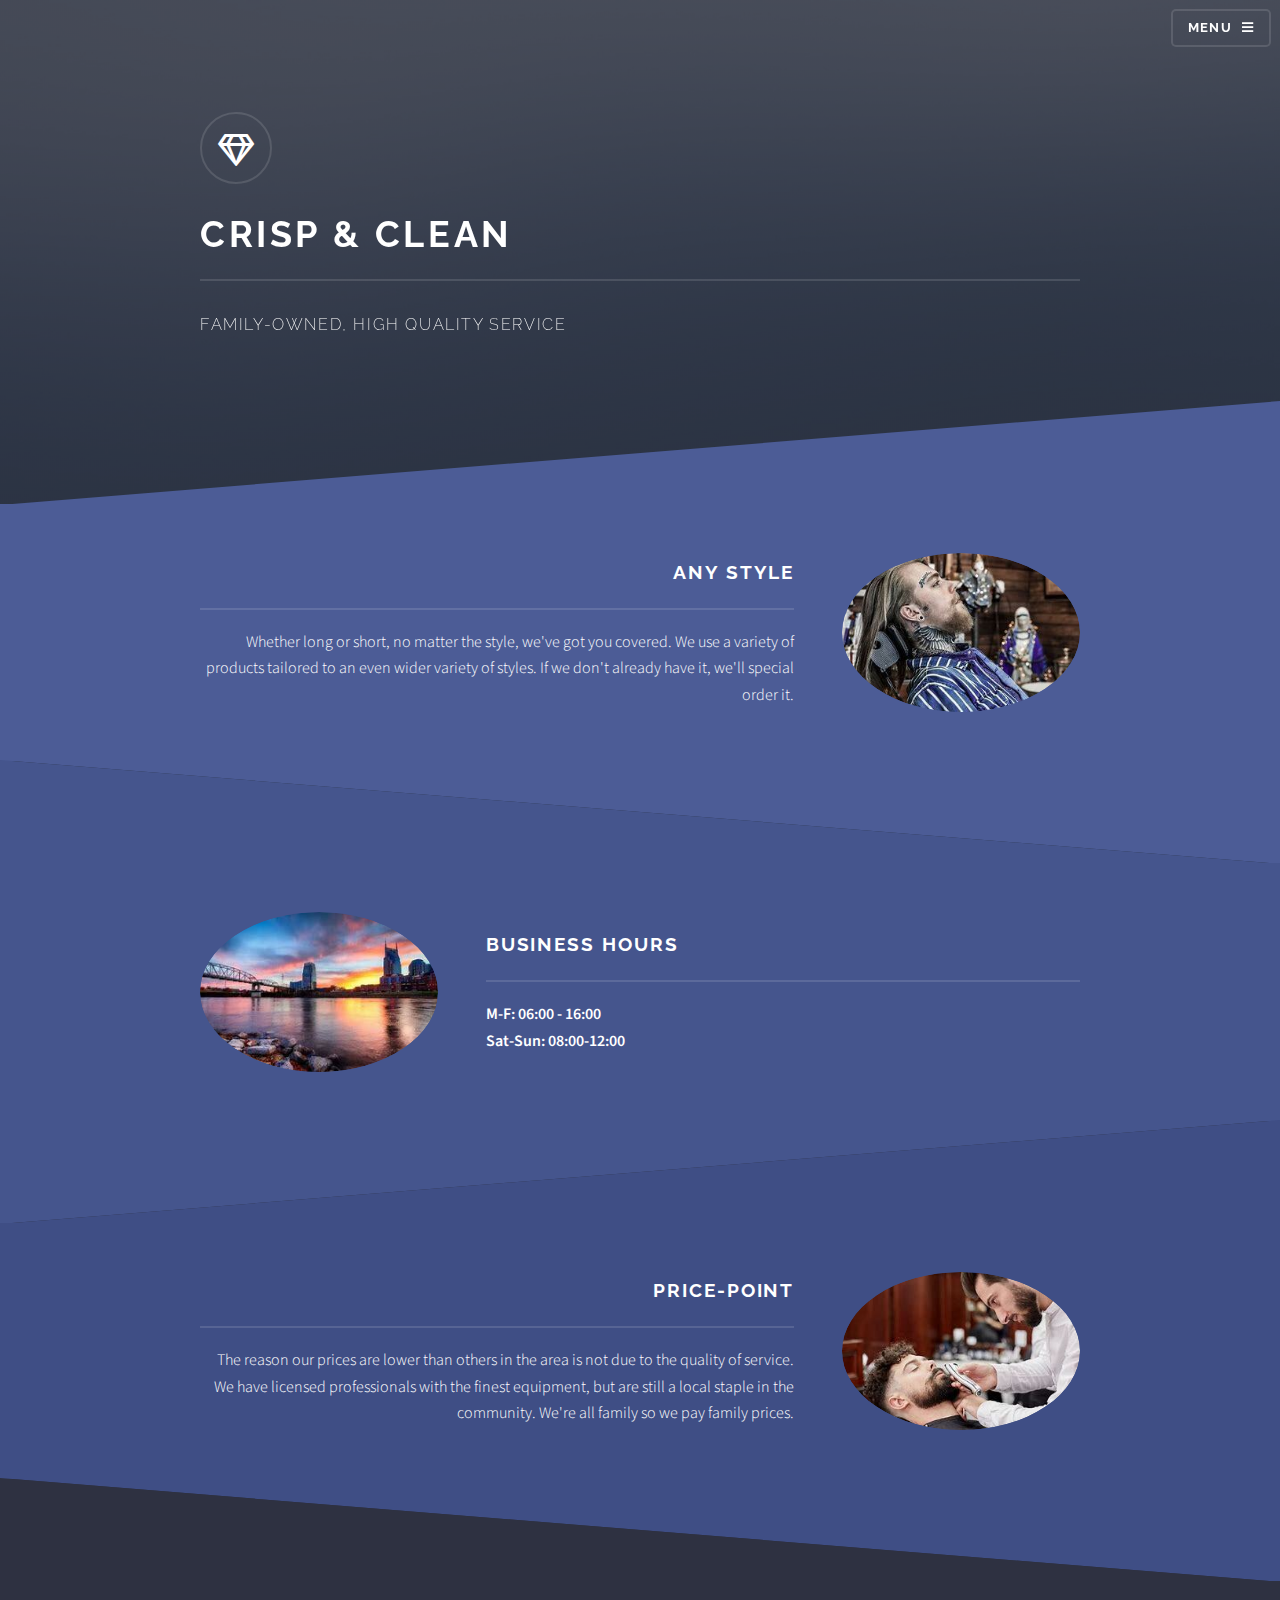
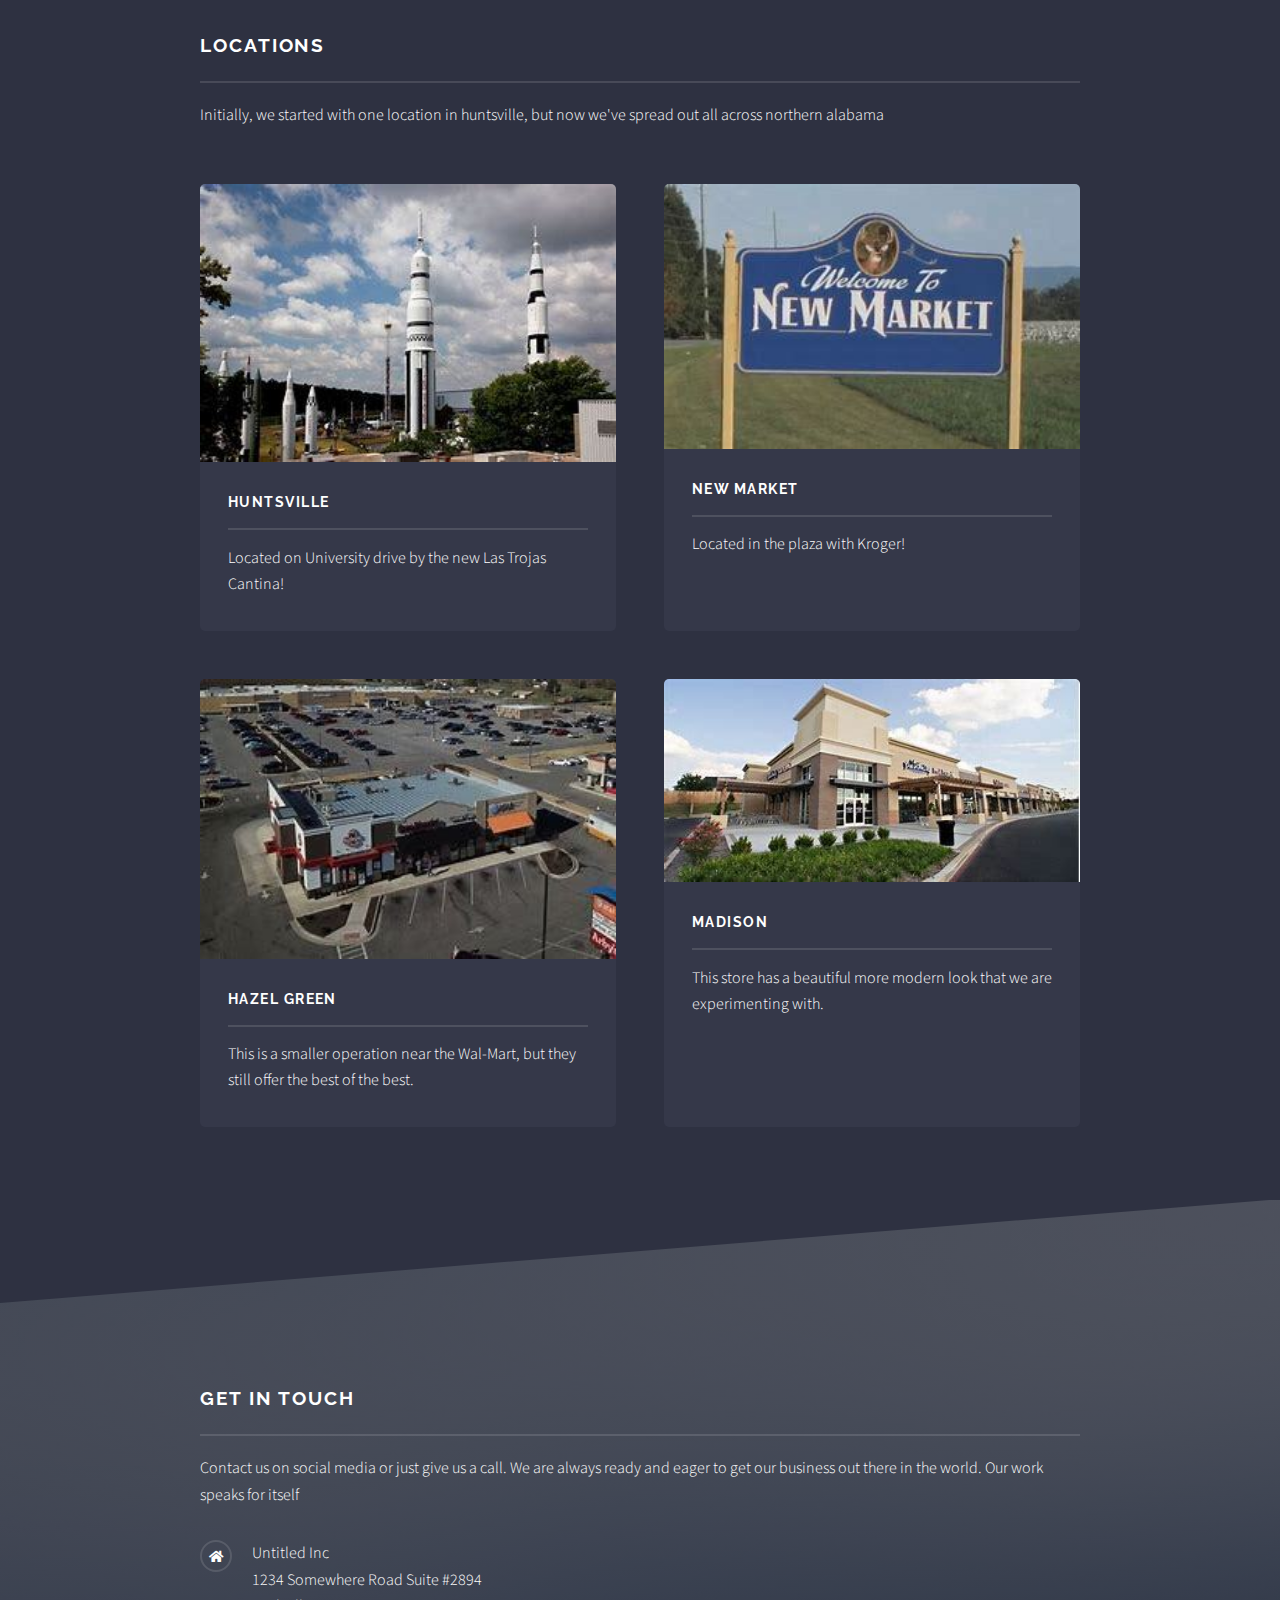
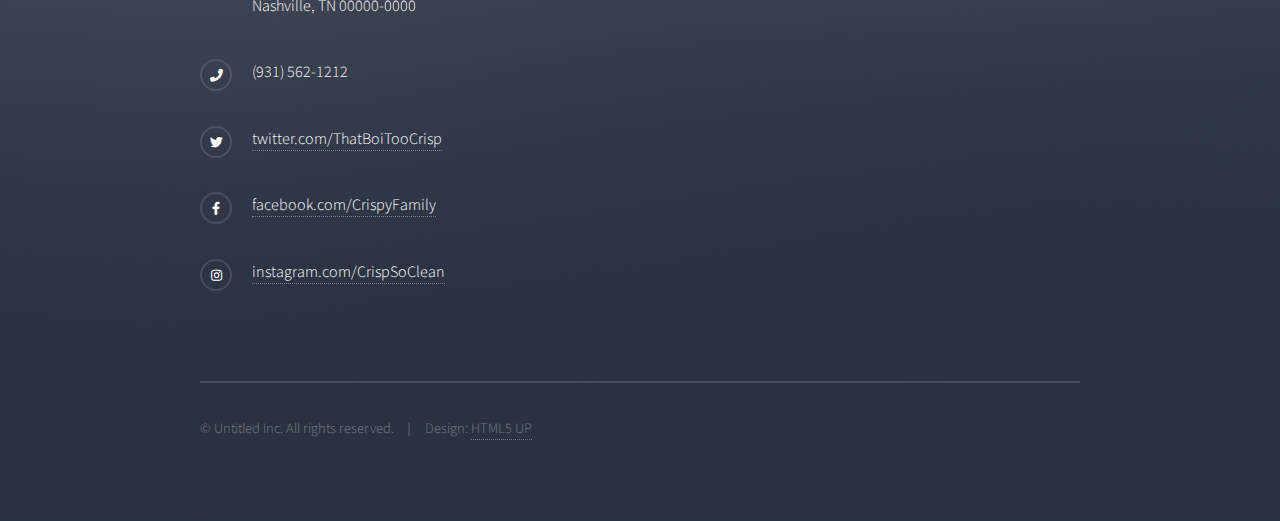
==== commit 979e9c4c: "initial commit" ====
--- a/assets/barbershop/html5up-solid-state/index.html
+++ b/assets/barbershop/html5up-solid-state/index.html
@@ -65,10 +65,10 @@
 								<div class="inner">
 									<a href="#" class="image"><img src="images/image2.jpg" alt="" /></a>
 									<div class="content">
-										<h2 class="major">Day n' Nite</h2>
-										<p>Word to Kid Cudi we're here rain or shine<br>
-											<strong>M-F: 06:00 - 20:00</strong>; starting at 06:30 the breakfast bufffet runs for 2 hours. Where else can you start your day with a cut and a cut of steak with eggs.<br>
-											<strong>Sat-Sun: 08:00-22:00</strong>, starting at 19:00 the DJ arrives and hair isn't the only thang droppin to the floor. When you set foot in our shop you should feel comfortable enough to get a cut then proceed to cut up.
+										<h2 class="major">Business Hours</h2>
+										<p>
+											<strong>M-F: 06:00 - 16:00</strong><br>
+											<strong>Sat-Sun: 08:00-12:00</strong>
 										</p>
 									</div>
 								</div>
@@ -80,7 +80,7 @@
 									<a href="#" class="image"><img src="images/image3.jpg" alt="" /></a>
 									<div class="content">
 										<h2 class="major">Price-Point</h2>
-										<p>A cheap cut is a cheap look. That being said you don't have to sell your third born child and three cartons of newports to get a lineup. $15, before tip, and you sir are one crispy man. Make it a family affair, kids under 10 are 70% off. I know, it's a wild deal, but they have small heads, it'll be alright.</p>
+										<p>The reason our prices are lower than others in the area is not due to the quality of service. We have licensed professionals with the finest equipment, but are still a local staple in the community. We're all family so we pay family prices. </p>
 								</div>
 							</section>
 
